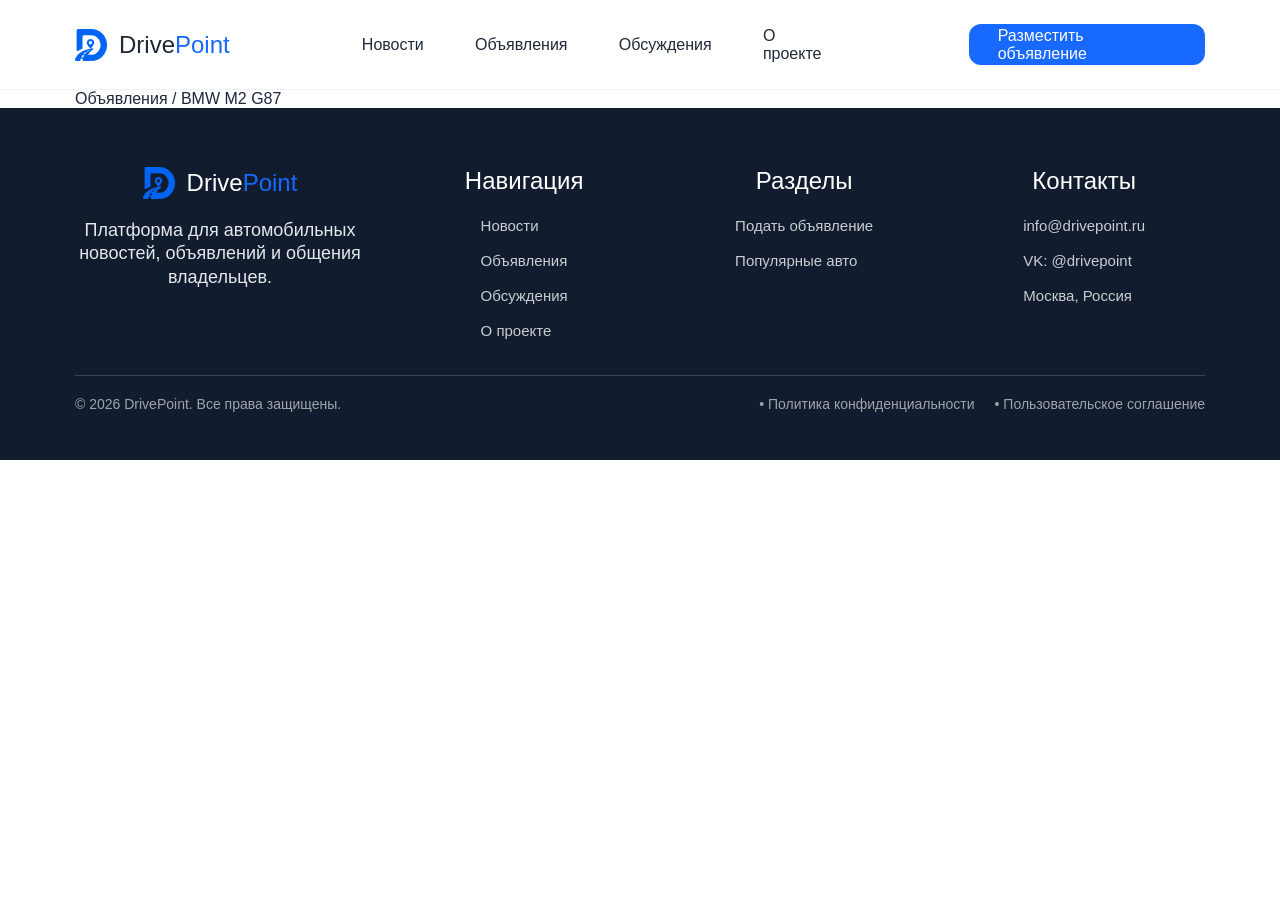
==== listing.html @ b29e138e "добавлена новая страница - страница объявления. На основной странице добавлена ссылка на эту страниц" ====
<!DOCTYPE html>
<html lang="ru">
    <head>
    <meta charset="UTF-8"/>
    <meta name="viewport" content="width=device-width, initial-scale=1.0"/>
    <title>BMW M2 G87, 2023 — DrivePoint</title>
    <link rel="stylesheet" href="styles/style.css"/>
    </head>
    <body>
    <header class="header">
        <div class="container header_container">
            <div class="logotype">
                <img src="images/logo.png" class="logo-image"/>
                <a href="index.html" class="logo">Drive<span>Point</span></a>
            </div>
            <nav class="nav">
                <ul class="nav_list">
                <li><a href="index.html#news">Новости</a></li>
                <li><a href="index.html#cars">Объявления</a></li>
                <li><a href="index.html#community">Обсуждения</a></li>
                <li><a href="index.html#about">О проекте</a></li>
                </ul>
            </nav>
            <div class="header_right">
                <a href="index.html#cta" class="button button-primary">Разместить объявление</a>
                <button class="burger" aria-label="Меню">
                    <span></span>
                    <span></span>
                    <span></span>
                </button>
            </div>
        </div>
    </header>

    <main>
        <div class="container">
            <nav class="breadcrumb">
                <a href="index.html#cars">Объявления</a>
                <span class="breadcrumb_sep">/</span>
                <span class="breadcrumb_current">BMW M2 G87</span>
            </nav>
        </div>
    </main>

    <footer class="footer" id="about">
        <div class="container">
            <div class="footer_top">
                <div class="footer_column footer_column-brand">
                    <div class="logotype-footer">
                        <img src="images/logo.png" alt="DrivePoint" class="logo-footer_image" />
                        <a href="index.html" class="logo-footer">Drive<span>Point</span></a>
                    </div>
                    <p class="footer_description">
                        Платформа для автомобильных новостей, объявлений и общения владельцев.
                    </p>
                </div>
                <div class="footer_column">
                    <h3>Навигация</h3>
                    <ul>
                        <li><a href="index.html#news">Новости</a></li>
                        <li><a href="index.html#cars">Объявления</a></li>
                        <li><a href="index.html#community">Обсуждения</a></li>
                        <li><a href="index.html#about">О проекте</a></li>
                    </ul>
                </div>
                <div class="footer_column">
                    <h3>Разделы</h3>
                    <ul>
                        <li><a href="index.html#cta">Подать объявление</a></li>
                        <li><a href="index.html#cars">Популярные авто</a></li>
                    </ul>
                </div>
                <div class="footer_column">
                    <h3>Контакты</h3>
                    <ul>
                        <li><a href="mailto:info@drivepoint.ru">info@drivepoint.ru</a></li>
                        <li><a href="#">VK: @drivepoint</a></li>
                        <li><span>Москва, Россия</span></li>
                    </ul>
                </div>
            </div>
            <div class="footer_bottom">
                <p>© 2026 DrivePoint. Все права защищены.</p>
                <div class="footer_links">
                    <a href="#"> • Политика конфиденциальности</a>
                    <a href="#"> • Пользовательское соглашение</a>
                </div>
            </div>
        </div>
    </footer>
    </body>
</html>
---- styles/style.css ----
@import url('https://fonts.googleapis.com/css2?family=Manrope:wght@200..800&display=swap');

:root {
  --container-main-width: 1920px;
  --container-main-padding: 75px;

  --color-primary: #1769ff;
  --color-primary-dark: #0f56d9;
  --color-text: #111827;
  --color-text-muted: #64748b;
  --color-border: #d9e3f0;
  --color-bg-soft: #f8fbff;
  --color-bg-accent: #eaf3ff;
  --color-white: #ffffff;
  --color-footer: #111c2e;

  --shadow-card: 4px 16px 50px rgba(0, 0, 0, 0.25);
  --shadow-soft: 0 10px 30px rgba(15, 23, 42, 0.08);

  --radius-lg: 24px;
  --radius-md: 18px;
  --radius-sm: 12px;
}

*, *::before, *::after {
  box-sizing: border-box;
}

html {
  scroll-behavior: smooth;
}

body {
  margin: 0;
  font-family: "Inter", sans-serif;
  color: #1e293b;
  background-color: #ffffff;
}

img {
  display: block;
  max-width: 100%;
}

a {
  color: inherit;
  text-decoration: none;
  font-weight: 300;
}

button,
input,
select,
textarea {
  font: inherit;
}

ul {
  margin: 0;
  padding: 0;
  list-style: none;
}

h1,
h2,
h3,
h4,
p {
  margin: 0;
}

.container {
  width: min(var(--container-main-width), calc(100% - (var(--container-main-padding) * 2)));
  margin: 0 auto;
}

.section {
  padding: 48px 0;
}

.header {
  border-bottom: 1px solid #eef2f7;
  background-color: #ffffff;
}

.header_container {
  min-height: 89px;
  display: flex;
  align-items: center;
  justify-content: space-between;
  gap: clamp(20px, 10vw, 386px);
}

.logotype {
  display: flex;
  align-items: center;
  gap: 12px;
}

.logo-image {
  width: 32px;
  height: 32px;
  object-fit: contain;
  display: block;
}

.logo {
  font-size: 24px;
  font-weight: 400;
  color: #1F2937;
}

.logo-footer {
  font-size: 24px !important;
  font-weight: 400 !important;
  color: #ffffff !important;
}

.nav_list {
  padding: 5px;
  display: flex;
  align-items: center;
  gap: clamp(12px, 4vw, 80px);
}

.nav_list a {
  font-size: 16px;
  font-weight: 300;
  color: #1F2937;
}

.button {
  display: inline-flex;
  align-items: center;
  justify-content: center;
  min-height: 41px;
  padding: 0 28px;
  border-radius: 12px;
  border: 1px solid transparent;
  font-size: 16px;
  font-weight: 500;
  transition: 0.2s ease;
}

.button-primary {
  color: #ffffff;
  background-color: var(--color-primary);
}

.button-primary:hover {
  background-color: var(--color-primary-dark);
}

.button-secondary {
  color: #334155;
  background-color: #ffffff;
  border-color: #cbd5e1;
}

.header_right {
  display: flex;
  align-items: center;
}

.burger {
  display: none;
}

.hero {
  background: radial-gradient(
        ellipse 84% 150% at 31% 69%,
        #dcebff 61%,
        #eef4ff 100%
    );

}
.hero .container {
  padding-left: 0px;
  padding-right: 52px;
  padding-top:75px;
  padding-bottom: 75px;
}

.hero_content {
  display: flex;
  justify-content: space-between;
  align-items: center;
}

.hero_left {
  max-width: 868px;
}

.hero_label,
.cta_label {
  margin-bottom: 14px;
  font-size: 18px;
  font-weight: 400;
  color: var(--color-primary);
}

.hero_title {
  margin-bottom: 32px;
  max-width: 865;
  font-size: clamp(28px, 5vw, 75px);
  line-height: 1.00;
  font-weight: 400;
  color: var(--color-text);
}

.hero_title span{
    display: block;
    color: var(--color-primary);
}

.logo span {
  color: var(--color-primary);
}

.hero_description {
  max-width: 865px;
  margin-bottom: 95px;
  font-size: 24px;
  line-height: 1.45;
  color: #475569;
  font-weight: 300;
}

.hero_actions {
  display: flex;
  gap: 52px;
}

.hero_right {
  position: relative;
  flex-shrink: 0;
  width: min(575px, 40vw);
  height: min(468px, 33vw);
  overflow: visible;
}

.hero_right .hero_actions {
    display: none;
}

.hero-card {
  position: relative;
  width: min(575px, 40vw);
  height: min(468px, 33vw);
  padding: 24px;
  border-radius: 28px;
  background-color: #CCE2FF;
  box-shadow: var(--shadow-card);
  overflow: visible;
}

.hero-card_meta {
  position: relative;
  z-index: 2;
  margin-bottom: 20px;
  font-size: 20px;
  font-weight: 300;
  line-height: 1.5;
  color: #4B5563;
}

.section-heading {
  display: flex;
  align-items: flex-start;
  justify-content: space-between;
  gap: 24px;
  margin-bottom: 32px;
}

.hero-card_image {
  position: absolute;
  left: -90px;
  bottom: -8px;
  width: 786px;
  max-width: none;
  z-index: 3;
  clip-path: inset(0 122px 0 0);
}


.section-heading h2 {
  margin-bottom: 14px;
  font-size: clamp(18px, 2.5vw, 36px);
  line-height: 1.2;
  font-weight: 500;
  color: var(--color-text);
}

.section-heading h2 span {
    color: var(--color-primary);
}


.section-heading p {
  max-width: 940px;
  font-size: clamp(13px, 1.5vw, 22px);
  line-height: 1.2;
  font-weight: 400;
  color: var(--color-text-muted);
}

.section-link {
  margin-top: 10px;
  flex-shrink: 0;
  font-size: clamp(12px, 1.2vw, 19px);
  font-weight: 400;
  color: var(--color-primary);
}

.news {
  padding-top: 30px;
}

.news-layout {
  display: grid;
  grid-template-columns: 1.15fr 0.95fr;
  gap: 30px;
  align-items: stretch;
}

.news-main-card {
  position: relative;
  background-color: #F8FAFC;
  border-radius: 24px;
  box-shadow: var(--shadow-card);
  overflow: hidden;
}

.news-side-card {
  position: relative;
  background-color: #F8FAFC;
  border-radius: 20px;
  box-shadow: var(--shadow-card);
  overflow: hidden;
}

.news-main-card::after {
  content: "";
  position: absolute;
  inset: 0;
  border: 1px solid #E5E7EB;
  border-radius: 24px;
  pointer-events: none;
}

.news-side-card::after {
  content: "";
  position: absolute;
  inset: 0;
  border: 1px solid #E5E7EB;
  border-radius: 20px;
  pointer-events: none;
}

.news-main-card_media {
  position: relative;
  overflow: hidden;
  border-radius: 24px 24px 0 0;
}

.news-side-card_media {
  position: relative;
  overflow: hidden;
  border-radius: 20px 0 0 20px;
}

.news-main-card_media::after {
  content: "";
  position: absolute;
  inset: 0;
  border: 4px solid #E5E7EB;
  border-radius: 24px 24px 0 0;
  pointer-events: none;
}

.news-side-card_media::after {
  content: "";
  position: absolute;
  inset: 0;
  border: 2px solid #E5E7EB;
  border-radius: 20px 0 0 20px;
  pointer-events: none;
}

.news-main-card_image {
  display: block;
  object-position: center 65%;
  width: 100%;
  height: 333px;
  object-fit: cover;
}

.news-main-card_content {
  padding: 25px;
}

.news-main-card_topline {
  display: flex;
  justify-content: space-between;
  align-items: center;
  gap: 16px;
  margin-bottom: 22px;
}

.news-main-card_tag {
  font-size: 17px;
  font-weight: 250;
  color: var(--color-primary);
}

.news-main-card_meta {
  font-size: 17px;
  font-weight: 300;
  color: #99A1AC;
}

.news-main-card_title {
  margin-bottom: 23px;
  font-size: clamp(20px, 2.8vw, 38px);
  line-height: 1.2;
  font-weight: 400;
  color: var(--color-text);
}

.news-main-card_text {
  max-width: 897px;
  font-size: clamp(13px, 1.5vw, 22px);
  line-height: 1.2;
  font-weight: 400;
  color: #4B5563;
}

.news-side-list {
  display: flex;
  flex-direction: column;
  gap: 27px;
}

.news-side-card {
  display: grid;
  grid-template-columns: minmax(120px, 210px) 1fr;
  min-height: clamp(120px, 14vw, 190px);
  overflow: hidden;
}

.news-side-card_image {
  width: 100%;
  height: 100%;
  object-fit: cover;
  display: block;
}

.news-side-card_content {
  padding: 15px clamp(12px, 2vw, 21px) 30px;
  display: flex;
  flex-direction: column;
  gap: 20px;
}

.news-side-card_meta {
  font-size: 17px;
  font-weight: 400;
  line-height: 1.2;
  color: #99A1AC;
}

.news-side-card_title {
  font-size: 26px;
  line-height: 1.2;
  font-weight: 400;
  color: var(--color-text);
}

.cars {
  background-color: #F8FAFC;
}

.cars-toolbar {
  display: flex;
  align-items: center;
  justify-content: space-between;
  gap: 32px;
  margin-bottom: 52px;
  padding: 5px;
  background-color: #ffffff;
  border-radius: 18px;
  border: 1px solid #E5E7EB;
  box-shadow: 0px 8px 26px rgba(0, 0, 0, 0.25);
}

.cars-toolbar_filters {
  display: flex;
  align-items: center;
  gap: 30px;
  flex-wrap: wrap;
}

.cars-filter {
  width: 200px;
  height: 45px;
  padding: 0 18px;
  border: 1px solid #CBD5E1;
  border-radius: 12px;
  background-color: #F8FAFC;
  font-size: 16px;
  font-weight: 350;
  color: #6B7280;
  outline: none;
  appearance: none;
  background-image: url("/Users/iaroslav.hludnev/project/project/images/filter.svg");
  background-repeat: no-repeat;
  background-position: right 16px center;
  background-size: 16px;
}

.cars-filter:focus {
  border-color: #1A73E8;
  color: var(--color-text);
}

.cars-search-button {
  width: 163px;
  height: 45px;
  border: none;
  border-radius: 12px;
  background-color: var(--color-primary);
  font-size: 20px;
  font-weight: 350;
  color: #ffffff;
  cursor: pointer;
}

.cars-search-button:hover {
  box-shadow: 0 14px 30px rgba(26, 115, 232, 0.28);
}

.cars-search-button:active {
  transform: translateY(1px);
}

.cars-grid {
  display: grid;
  grid-template-columns: repeat(5, minmax(0, 1fr));
  gap: clamp(12px, 2.5vw, 35px) clamp(16px, 3vw, 42px);
}

.car-card {
  position: relative;
  background-color: #ffffff;
  border-radius: 20px;
  overflow: hidden;
  box-shadow: var(--shadow-card);
}

.car-card::after {
  content: "";
  position: absolute;
  inset: 0;
  border: 1px solid #E5E7EB;
  border-radius: 20px;
  pointer-events: none;
}

.car-card_media {
  position: relative;
  overflow: hidden;
  border-radius: 20px 20px 5px 5px;
}

.car-card_media::after {
  content: "";
  position: absolute;
  inset: 0;
  border: 1px solid #E5E7EB;
  border-radius: 20px 20px 5px 5px;
  pointer-events: none;
}

.car-card_image {
  display: block;
  width: 100%;
  height: 210px;
  object-fit: cover;
}

.car-card_content {
  padding: 17px 10px 13px;
}

.car-card_title {
  margin-bottom: 12px;
  font-size: clamp(14px, 1.5vw, 24px);
  line-height: 1;
  font-weight: 400;
  color: var(--color-text);
}

.car-card_price {
  margin-bottom: 10px;
  font-size: clamp(15px, 1.6vw, 26px);
  line-height: 1;
  font-weight: 350;
  color: var(--color-primary);
}

.car-card_meta {
  font-size: clamp(11px, 1.1vw, 18px);
  line-height: 1;
  font-weight: 350;
  color: var(--color-text-muted);
}

.car-card_specs {
  margin-bottom: 10px;
  font-size: clamp(11px, 1.1vw, 18px);
  line-height: 1;
  font-weight: 350;
  color: #4B5563;
}

.community {
  background-color: white;
}

.community-layout {
  display: grid;
  grid-template-columns: 1.15fr 0.95fr;
  gap: 24px;
  align-items: stretch;
}

.community-featured-card {
  position: relative;
  background-color: #ffffff;
  border-radius: 24px;
  overflow: hidden;
  box-shadow: var(--shadow-card);
}

.community-side-card {
  position: relative;
  background-color: #ffffff;
  border-radius: 20px;
  overflow: hidden;
  box-shadow: var(--shadow-card);
}

.community-featured-card::after {
  content: "";
  position: absolute;
  inset: 0;
  border: 1px solid #E5E7EB;
  border-radius: 24px;
  pointer-events: none;
}

.community-side-card::after {
  content: "";
  position: absolute;
  inset: 0;
  border: 1px solid #E5E7EB;
  border-radius: 20px;
  pointer-events: none;
}

.community-featured-card {
  display: grid;
  grid-template-columns: minmax(0, 1fr) min(464px, 35vw);
  gap: 30px;
  min-height: clamp(260px, 28vw, 400px);
  padding: clamp(16px, 2vw, 29px) clamp(16px, 2vw, 25px);
}

.community-featured-card_content {
  display: flex;
  flex-direction: column;
  min-width: 0;
}

.community-author {
  display: flex;
  align-items: flex-start;
  gap: 12px;
  min-width: 0;
}

.community-author_avatar {
  width: 48px;
  height: 48px;
  flex-shrink: 0;
  overflow: hidden;
}

.community-author_avatar-l {
  width: 61px;
  height: 61px;
  flex-shrink: 0;
  overflow: hidden;
}

.community-author_avatar img {
  display: block;
  width: 48px;
  height: 48px;
  object-fit: cover;
}

.community-author_avatar-l img {
  display: block;
  width: 61px;
  height: 61px;
  object-fit: cover;
}

.community-author_info {
  display: flex;
  flex-direction: column;
  justify-content: center;
}

.community-author_name {
  margin-bottom: 4px;
  font-size: 16px;
  line-height: 1.2;
  font-weight: 400;
  color: var(--color-text);
}

.community-author_meta {
  font-size: 14px;
  line-height: 1.2;
  font-weight: 300;
  color: var(--color-text-muted);
}

.community-featured-card_title {
  max-width: 415px;
  margin-top: 21px;
  margin-bottom: 43px;
  font-size: 28px;
  line-height: 1.2;
  font-weight: 400;
  color: var(--color-text);
}

.community-featured-card_text {
  max-width: 415px;
  font-size: 16px;
  line-height: 1.4;
  font-weight: 400;
  color: var(--color-text-muted);
}

.community-featured-card_stats {
  display: flex;
  align-items: flex-end;
  gap: 47px;
  margin-top: auto;
  padding-top: 63px;
}

.community-stat {
  display: flex;
  flex-direction: column;
  align-items: center;
  gap: 5px;
  color: var(--color-text-muted);
}

.community-stat_icon {
  display: block;
  width: 20px;
  height: 18px;
  object-fit: contain;
  flex-shrink: 0;
}

.community-stat_value {
  font-size: 10px;
  line-height: 1.4;
  font-weight: 300;
  color: var(--color-text-muted);
}

.community-featured-card_media {
  position: relative;
  align-self: center;
  overflow: hidden;
  border-radius: 18px;
  box-shadow: var(--shadow-card);
}

.community-featured-card_media::after {
  content: "";
  position: absolute;
  inset: 0;
  border: 2px solid #E5E7EB;
  border-radius: 18px;
  pointer-events: none;
}

.community-featured-card_image {
  display: block;
  width: 100%;
  height: 307px;
  object-fit: cover;
}

.community-side-list {
  display: flex;
  flex-direction: column;
  gap: 36px;
}

.community-side-card {
  display: flex;
  flex-direction: column;
  justify-content: center;
  min-height: 109px;
  padding: 24px 17px 16px 24px;
}

.community-side-card_main {
  display: flex;
  align-items: center;
  min-height: 61px;
}

.community-side-card .community-author {
  display: flex;
  align-items: center;
  gap: 20px;
  width: 100%;
}

.community-side-card .community-author_avatar {
  width: 61px;
  height: 61px;
  flex-shrink: 0;
}

.community-side-card .community-author_info {
  display: flex;
  flex-direction: column;
  justify-content: center;
  min-height: 61px;
}

.community-side-card .community-author_name {
  margin-bottom: 4px;
  font-size: 22px;
}

.community-side-card_title {
  max-width: 478px;
  font-size: 18px;
  line-height: 1.4;
  font-weight: 300;
  color: var(--color-text-muted);
}

.community-side-card_meta {
  align-self: flex-end;
  font-size: 14px;
  line-height: 1.4;
  font-weight: 300;
  color: var(--color-text-muted);
}

.cta {
  background-color: #F8FAFC;
}

.cta_wrapper {
  display: flex;
  justify-content: space-between;
  gap: 48px;
  padding: 36px 82px 36px 36px;
  border-radius: 28px;
  background-color: #EAF2FF;
  box-shadow: var(--shadow-card);
}

.cta_left {
  display: flex;
  flex-direction: column;
  max-width: 850px;
  padding-top: 8px;
}

.cta_label {
  margin-bottom: 10px;
  font-size: 20px;
  line-height: 1.2;
  font-weight: 500;
  color: var(--color-primary);
}

.cta_title {
  margin-bottom: 42px;
  font-size: clamp(28px, 5vw, 75px);
  line-height: 1.2;
  font-weight: 500;
  color: var(--color-text);
}

.cta_title span {
  display: block;
  margin-top: 8px;
  color: var(--color-primary);
}

.cta_description {
  max-width: 850px;
  margin-bottom: 87px;
  font-size: clamp(14px, 1.8vw, 24px);
  line-height: 1.20;
  font-weight: 400;
  color: #4B5563;
}

.cta_benefits {
  width: 100%;
  max-width: 440px;
  margin-left: clamp(0px, 12vw, 225px);
  padding: 31px 24px;
  border-radius: 20px;
  background-color: #ffffff;
  box-shadow: var(--shadow-card);
}

.cta_benefits-list {
  display: flex;
  flex-direction: column;
  gap: 35px;
  margin: 0;
  color: var(--color-primary);
}

.cta_benefits-list li {
  font-size: 20px;
  line-height: 1.20;
  font-weight: 500;
  color: var(--color-primary);
}

.cta_right {
  width: 100%;
  max-width: 571px;
  flex-shrink: 0;
}

.form-card {
  min-height: 100%;
  padding: 18px clamp(16px, 3.5vw, 55px);
  border-radius: 24px;
  background-color: #ffffff;
  box-shadow: var(--shadow-card);
}

.form-card_title {
  margin-bottom: 52px;
  text-align: center;
  font-size: 32px;
  line-height: 1.2;
  font-weight: 500;
  color: var(--color-primary);
}

.form-section {
  margin: 0 0 43px;
  padding: 18px 17px;
  border: 1px solid #9CA3AF;
  border-radius: 12px;
}

.form-section legend {
  padding: 0 6px;
  font-size: 14px;
  line-height: 1.2;
  font-weight: 200;
  color: #9CA3AF;
}

.form-fields {
  display: grid;
  gap: 20px;
}

.form-fields-single {
  grid-template-columns: 1fr;
}

.form-fields-grid {
  grid-template-columns: repeat(2, minmax(0, 1fr));
}

.form-card input {
  width: 100%;
  height: 40px;
  padding: 0 13px;
  border: 1px solid #CBD5E1;
  border-radius: 12px;
  background-color: #F8FAFC;
  font-size: 16px;
  line-height: 1.2;
  font-weight: 200;
  color: var(--color-text);
  outline: none;
  transition: border-color 180ms ease, box-shadow 180ms ease;
}

.form-card input::placeholder {
  color: #A0A8B6;
}

.form-card input:focus {
  border-color: #8BB7FF;
  box-shadow: 0 0 0 3px rgba(26, 115, 232, 0.10);
}

.form-checkbox {
  display: flex;
  align-items: center;
  gap: 18px;
  margin-bottom: 21px;
  font-size: 14px;
  line-height: 1.2;
  font-weight: 300;
  color: #9CA3AF;
  cursor: pointer;
}

.form-checkbox input {
  width: 14px;
  height: 14px;
  margin: 0;
  flex-shrink: 0;
}

.form-submit {
  display: block;
  min-width: 194px;
  height: 45px;
  margin: 0 auto;
  padding: 0 12px;
  border: none;
  border-radius: 12px;
  background-color: var(--color-primary);
  font-size: 20px;
  line-height: 1.2;
  font-weight: 300;
  color: #ffffff;
  cursor: pointer;
  transition: transform 180ms ease, box-shadow 180ms ease, background-color 180ms ease;
}

.form-submit:hover {
  box-shadow: 0 12px 24px rgba(26, 115, 232, 0.24);
}

.form-submit:active {
  transform: translateY(1px);
}

.footer {
  padding: 59px 0 48px;
  background-color: var(--color-footer);
  color: #ffffff;
}

.logo-footer span {
  font-size: 24px !important;
  font-weight: 400 !important;
  color: var(--color-primary) !important;
}

.footer_top {
  display: grid;
  grid-template-columns: 1.2fr 1fr 1fr 1fr;
  gap: clamp(16px, 3vw, 48px);
  padding-bottom: 34px;
  border-bottom: 1px solid rgba(255, 255, 255, 0.18);
}

.footer_description {
  margin-top: 20px;
  text-align: center;
  max-width: 385px;
  font-size: 18px !important;
  line-height: 1.3;
  color: #E5E7EB;
  font-weight: 200 !important;
}

.footer_column {
  display: flex;
  flex-direction: column;
  align-items: center;
}

.footer_column-brand {
  align-items: center;
}

.footer_column h3 {
  margin-bottom: 20px;
  font-size: 24px;
  font-weight: 400;
}

.logotype-footer {
  display: flex;
  align-items: center;
  gap: 12px;
}

.footer_column ul {
  display: flex;
  flex-direction: column;
  gap: 14px;
  font-weight: 200;
  font-size: 18px;
}

.footer_column a,
.footer_column span {
  font-size: 15px;
  color: rgba(255, 255, 255, 0.78);
}

.footer_bottom {
  padding-top: 20px;
  display: flex;
  align-items: center;
  justify-content: space-between;
  gap: 24px;
}

.footer_bottom p,
.footer_links a {
  font-size: 14px;
  color: rgba(255, 255, 255, 0.6);
  font-weight: 200;
}

.footer_links {
  display: flex;
  gap: 20px;
}

@media (max-width: 1024px) {
  :root {
    --container-main-padding: 45px;
  }

  .container {
    width: min(var(--container-main-width), calc(100% - 96px));
  }

  .header_container {
    min-height: 89px;
    gap: clamp(10px, 5vw, 105px);
  }

  .logo-image {
    width: 22px;
    height: 22px;
  }

  .logo {
    font-size: 18px;
  }

  .nav_list {
    gap: 46px;
    padding: 5px;

  }

  .nav_list a {
    font-size: 12px;
  }

  .header .button {
    min-height: 33px;
    padding: 0 24px;
    font-size: 12px;
    border-radius: 12px;
  }

  .hero .container {
    padding-top: 53px;
    padding-bottom: 66px;
    padding-right: 0;
    padding-left: 0;
    background: radial-gradient(
        ellipse 84% 150% at 31% 69%,
        #dcebff 61%,
        #eef4ff 100%
    );
  }

  .hero_content {
    align-items: center;
    gap: 52px;
  }

  .hero_left {
    max-width: 500px;
  }

  .hero_label {
    margin-bottom: 10px;
    font-size: 14px;
    line-height: 1.2;
  }

  .hero_title {
    display: block;
    max-width: 500px;
    margin-bottom: 30px;
    font-size: clamp(24px, 4.5vw, 50px);
    line-height: 1.00;
  }

  .hero_description {
    max-width: 400px;
    margin-bottom: 30px;
    font-size: 18px;
    line-height: 1.20;
  }

  .hero_actions {
    gap: 40px;
  }

  .hero_actions-desktop {
        gap: 40px;
    }

  .hero_actions .button {
    min-width: 184px;
    min-height: 35px;
    padding: 12px 13px;
    font-size: 12px;
    border-radius: 12px;
  }

  .hero_right {
    width: min(368px, 38vw);
    height: min(299px, 31vw);
  }

  .hero-card {
    width: min(368px, 38vw);
    height: min(299px, 31vw);
    padding: 17px 0 0 21px;
    border-radius: 28px;
  }

  .hero-card_meta {
    margin-bottom: 12px;
    font-size: 13px;
    line-height: 1.20;
  }

  .hero-card_image {
    position: absolute;
    left: -51px;
    bottom: -2px;
    width: 451px;
    clip-path: inset(0 32px 0 0);
  }

  .news {
    padding-top: 30px;
  }

  .section-heading {
    align-items: flex-start;
    justify-content: space-between;
    gap: 15px;
    margin-bottom: 35px;
  }

  .section-heading h2 {
    margin-bottom: 15px;
    font-size: 28px;
    line-height: 1.20;
  }

  .section-heading p {
    max-width: 680px;
    font-size: 16px;
    line-height: 1.20;
  }

  .section-link {
    margin-top: 20px;
    font-size: 12px;
    line-height: 1.2;
    white-space: nowrap;
  }

  .news-layout {
    display: flex;
    flex-direction: column;
    gap: 35px;
  }

  .news-main-card {
    border-radius: 17px;
    overflow: hidden;
  }

  .news-main-card::after {
    border-radius: 17px;
  }

  .news-main-card_media {
    border-radius: 17px 17px 0 0;
  }

  .news-main-card_media::after {
    border-width: 4px;
    border-radius: 17px 17px 0 0;
  }

  .news-main-card_image {
    object-position: center 65%;
    width: 100%;
    height: 325px;
    object-fit: cover;
  }

  .news-main-card_content {
    padding: 25px 25px 53px 25px;
  }

  .news-main-card_topline {
    margin-bottom: 32px;
  }

  .news-main-card_tag,
  .news-main-card_meta {
    font-size: 14px;
    line-height: 1.2;
  }

  .news-main-card_title {
    margin-bottom: 23px;
    font-size: 32px;
    line-height: 1.20;
  }

  .news-main-card_text {
    max-width: 100%;
    font-size: 18px;
    line-height: 1.2;
  }

  .news-side-list {
    gap: 30px;
  }

  .news-side-card {
    display: grid;
    grid-template-columns: 220px 1fr;
    min-height: 145px;
    height: 145px;
    border-radius: 15px;
    overflow: hidden;
  }

  .news-side-card::after {
    border-radius: 15px;
  }

  .news-side-card_media {
    border-radius: 15px 0 0 15px;
  }

  .news-side-card_media::after {
    border-width: 1px;
    border-radius: 15px 0 0 15px;
  }

  .news-side-card_image {
    width: 100%;
    height: 145px;
    object-fit: cover;
    display: block;
  }

  .news-side-card_content {
    padding-top: 15px;
    padding-left: 47px;
    padding-right: 47px;
    gap: 30px;
    justify-content: center;
  }

  .news-side-card_meta {
    font-size: 14px;
    line-height: 1.2;
  }

  .news-side-card_title {
    font-size: 22px;
    line-height: 1.2;
  }

  .cars {
    padding-top: 40px;
    padding-bottom: 40px;
  }

  .cars-toolbar {
    display: flex;
    align-items: center;
    justify-content: space-between;
    gap: 20px;
    margin-bottom: 56px;
    padding: 5px;
    border-radius: 10px;
  }

  .cars-toolbar_filters {
    display: grid;
    grid-template-columns: repeat(4, minmax(0, 1fr));
    gap: 20px;
    flex: 1;
  }

  .cars-filter {
    width: 100%;
    min-width: 0;
    height: 36px;
    padding: 0 10px;
    border-radius: 8px;
    font-size: 12px;
    background-position: right 14px center;
    background-size: 14px;
  }

  .cars-search-button {
    width: 140px;
    min-width: 140px;
    height: 36px;
    border-radius: 8px;
    font-size: 16px;
  }

  .cars-grid {
    display: grid;
    grid-template-columns: repeat(3, minmax(0, 1fr));
    gap: 50px 80px;
  }

  .car-card {
    border-radius: 20px;
  }

  .car-card::after {
    border-radius: 20px;
  }

  .car-card_media {
    border-radius: 20px 20px 5px 5px;
  }

  .car-card_media::after {
    border-radius: 20px 20px 5px 5px;
  }

  .car-card_image {
    width: 100%;
    height: 165px;
    object-fit: cover;
  }

  .car-card_content {
    padding: 8px 11px 8px;
  }

  .car-card_title {
    margin-bottom: 12px;
    font-size: 18px;
    line-height: 1;
  }

  .car-card_price {
    margin-bottom: 12px;
    font-size: 22px;
    line-height: 1;
  }

  .car-card_specs {
    margin-bottom: 12px;
    font-size: 14px;
    line-height: 1;
  }

  .car-card_meta {
    font-size: 14px;
    line-height: 1;
  }

  .community {
    padding-top: 41px;
    padding-bottom: 49px;
  }

  .community-layout {
    display: flex;
    flex-direction: column;
    gap: 30px;
  }

  .community-featured-card {
    display: grid;
    grid-template-columns: minmax(0, 1fr) 467px;
    gap: 22px;
    min-height: 333px;
    padding: 16px 25px;
    border-radius: 18px;
  }

  .community-featured-card::after {
    border-radius: 18px;
  }

  .community-featured-card_content {
    min-width: 0;
  }

  .community-author {
    gap: 18px;
  }

  .community-author_avatar {
    width: 40px;
    height: 40px;
  }

  .community-author_avatar img {
    width: 40px;
    height: 40px;
  }

  .community-author_name {
    margin-bottom: 7px;
    font-size: 15px;
    line-height: 1;
  }

  .community-author_meta {
    font-size: 12px;
    line-height: 1;
  }

  .community-featured-card_title {
    max-width: 420px;
    margin-top: 19px;
    margin-bottom: 20px;
    font-size: 24px;
    line-height: 1;
  }

  .community-featured-card_text {
    max-width: 439px;
    font-size: 16px;
    line-height: 1;
  }

  .community-featured-card_stats {
    gap: 46px;
    padding-top: 84px;
    margin-left: 16px;
  }

  .community-stat_icon {
    width: 19.62px;
    height: 18.01px;
  }

  .community-stat_value {
    font-size: 10px;
    line-height: 1;
  }

  .community-featured-card_media {
    width: 378px;
    height: 283px;
    overflow: hidden;
    justify-self: end;
    border-radius: 18px;
  }

  .community-featured-card_media::after {
    border-width: 2px;
    border-radius: 18px;
  }

  .community-featured-card_image {
    display: block;
    width: 100%;
    height: 283px;
    object-fit: cover;
  }

  .community-side-list {
    display: flex;
    flex-direction: column;
    gap: 30px;
  }

  .community-side-card {
    min-height: 85px;
    padding: 16px 19px;
    border-radius: 14px;
  }

  .community-side-card::after {
    border-radius: 14px;
  }

  .community-side-card_main {
    min-height: auto;
    align-items: center;
  }

  .community-side-card .community-author {
    gap: 16px;
  }

  .community-side-card .community-author_avatar-l {
    width: 48px;
    height: 48px;
  }

  .community-side-card .community-author_avatar-l img {
    width: 48px;
    height: 48px;
  }

  .community-side-card .community-author_name {
    margin-bottom: 9px;
    font-size: 18px;
    line-height: 1;
  }

  .community-side-card_title {
    max-width: 560px;
    font-size: 14px;
    line-height: 1;
  }

  .community-side-card_meta {
    align-self: flex-end;
    font-size: 10px;
    line-height: 1;
    white-space: nowrap;
  }

  .cta {
    padding-top: 31px;
    padding-bottom: 87px;
  }

  .cta_wrapper {
    padding: 24px 25px 40px;
    border-radius: 18px;
    display: flex;
    flex-direction: column;
    align-items: center;
  }

  .cta_left {
    margin-bottom: 56px;
  }

  .cta_label {
    margin-bottom: 30px;
    font-size: 16px;
    line-height: 1;
  }

  .cta_title {
    max-width: 618px;
    margin: 0 auto 25px;
    font-size: 55px;
    line-height: 1.2;
    text-align: center;
  }

  .cta_title span {
    display: block;
  }

  .cta_description {
    max-width: 884px;
    margin: 0 auto 25px;
    font-size: 20px;
    line-height: 1.20;
    text-align: center;
  }

  .cta_benefits {
    display: flex;
    justify-content: center;
    width: 100%;
    max-width: 824px;
    margin: 0 auto;
    padding: 13px 19px;
    border-radius: 8px;
  }

  .cta_benefits .cta_benefits-list {
    display: inline-flex !important;
    flex-direction: row !important;
    flex-wrap: nowrap !important;
    align-items: center;
    justify-content: center;
    gap: 10px;
    margin: 0;
    padding: 0;
    list-style: none;
    white-space: nowrap;
    width: auto;
    max-width: 100%;
  }

  .cta_benefits .cta_benefits-list li {
    display: inline-block;
    flex: 0 0 auto;
    margin: 0;
    padding: 0;
    font-size: 14px;
    line-height: 1;
  }

  .cta_right {
    display: flex;
    justify-content: center;
  }

  .form-card {
    width: 100%;
    max-width: 571px;
    padding: 20px 55px 20px;
    border-radius: 16px;
  }

  .form-card_title {
    margin-bottom: 50px;
    font-size: 26px;
    line-height: 1;
    text-align: center;
  }

  .form-section {
    margin-bottom: 38px;
    padding: 18px 18px 17px;
    border-radius: 12px;
  }

  .form-section legend {
    padding: 0 6px;
    font-size: 14px;
    line-height: 1;
  }

  .form-fields {
    gap: 20px;
  }

  .form-fields input {
    height: 40px;
    padding: 0 14px;
    border-radius: 10px;
    font-size: 14px;
    line-height: 1;
  }

  .form-fields-grid {
    display: grid;
    grid-template-columns: repeat(2, minmax(0, 1fr));
    gap: 20px 30px;
  }

  .form-checkbox {
    margin: 12px 17px 23px;
    font-size: 12px;
    line-height: 1;
  }

  .form-checkbox input {
    width: 14px;
    height: 14px;
  }

  .form-submit {
    min-width: 174px;
    height: 40px;
    padding: 0 19px;
    border-radius: 12px;
    font-size: 16px;
    line-height: 1;
  }

  .footer {
    padding: 35px 0;
  }

  .footer_top {
    grid-template-columns: repeat(4, minmax(0, 1fr));
    gap: 10px;
    padding-bottom: 47px;
  }

  .footer_column-brand {
    max-width: 100%;
  }

  .logo-footer {
    font-size: 18px !important;
  }

  .logo-footer span {
    font-size: 18px !important;
  }

  .logo-footer_image {
    width: 22px;
    height: 22px;
  }

  .footer_description {
    max-width: 249px;
    font-size: 14px !important;
  }

  .footer_column h3 {
    margin-bottom: 20px;
    font-size: 18px;
  }

  .footer_column a,
  .footer_column span {
    font-size: 14px;
  }

  .footer_bottom {
    align-items: flex-start;
    gap: 19px;
    padding-top: 19px;
  }

  .footer_bottom p,
  .footer_links a {
    font-size: 12px;
  }

  .footer_links {
    gap: 5px;
  }
}

@media (max-width: 320px) {
  :root {
    --container-main-padding: 15px;
  }

  .container {
    width: min(var(--container-main-width), calc(100% - 30px));
  }

  .hero_right .hero_actions {
    display: flex;
  }

  .header_container {
    min-height: 31px;
  }

  .logotype {
    gap: 12px;
  }

  .logo-image {
    width: 11px;
    height: 11px;
  }

  .logo {
    font-size: 8px;
  }

  .nav {
    display: none;
  }

  .header_right {
    gap: 17px;
  }

  .header .button-primary {
    min-height: unset;
    padding: 3px 7px;
    font-size: 5px;
    border-radius: 4px;
    line-height: 1.2;
    white-space: nowrap;
  }

  .burger {
    display: flex;
    flex-direction: column;
    justify-content: space-between;
    width: 12.5px;
    height: 7px;
    padding: 0;
    border: none;
    background: transparent;
    cursor: pointer;
    flex-shrink: 0;
  }

  .burger span {
    display: block;
    width: 100%;
    height: 1px;
    background-color: #1769ff;
    border-radius: 2px;
  }

  .hero .container {
    padding-top: 20px;
    padding-bottom: 32px;
    padding-right: 0;
    padding-left: 0;
  }

  .hero_content {
    flex-direction: column;
    align-items: flex-start;
    gap: 0;
  }

  .hero_left {
    max-width: 275px;
    width: 100%;
  }

  .hero_label {
    font-size: 6px;
    margin-bottom: 4px;
  }

  .hero_title {
    font-size: 24px;
    line-height: 1;
    margin-bottom: 12px;
    max-width: 275px;
  }

  .hero_description {
    font-size: 8px;
    line-height: 1.2;
    margin-bottom: 0;
    max-width: 100%;
  }

  .hero_left .hero_actions {
    display: none;
  }

  .hero_right {
    order: 2;
    display: flex;
    flex-direction: row;
    align-items: flex-end;
    justify-content: space-between;
    width: 100%;
    height: auto;
    min-height: 110px;
    margin-top: 20px;
    overflow: visible;
    position: static;
  }

  .hero-card {
    position: relative;
    width: 176px;
    height: 98px;
    padding: 4px 0 0 5px;
    border-radius: 4px;
    background-color: #cce2ff;
    overflow: visible;
    flex-shrink: 0;
  }

  .hero-card_meta {
    font-size: 4px;
    line-height: 1.2;
    margin-bottom: 3px;
    position: relative;
    z-index: 2;
  }

  .hero-card_image {
    position: absolute;
    left: 2px;
    bottom: 0;
    width: 197px;
    clip-path: inset(0 0 0 0);
    z-index: 3;
    transform: scaleX(-1);
  }

  .hero_right .hero_actions {
    display: flex;
    flex-direction: column;
    gap: 15px;
    padding-right: 15px;
    padding-bottom: 24px;
    align-self: flex-end;
    flex-shrink: 0;
  }

  .hero_right .hero_actions .button {
    display: flex;
    min-width: 69px;
    min-height: 18px;
    font-size: 5px;
    padding: 7px 8px;
    border-radius: 4px;
    line-height: 1;
    white-space: nowrap;
  }

  .news {
    padding-top: 18px;
    padding-bottom: 29px;
  }

  .section-heading {
    flex-direction: row;
    align-items: flex-start;
    margin-bottom: 17px;
  }

  .section-heading h2 {
    font-size: 14px;
    margin-bottom: 8px;
    line-height: 1;
  }

  .section-heading p {
    font-size: 8px;
    line-height: 1.4;
    max-width: 175px;
  }

  .section-link {
    font-size: 6px;
    margin-top: 10px;
    flex-shrink: 0;
  }

  .news-layout {
    flex-direction: column;
    gap: 20px;
  }

  .news-main-card {
    border-radius: 8px;
  }

  .news-main-card::after {
    border-radius: 8px;
  }

  .news-main-card_media {
    border-radius: 9px 9px 0 0;
  }

  .news-main-card_media::after {
    border-width: 1px;
    border-radius: 9px 9px 0 0;
  }

  .news-main-card_image {
    width: 100%;
    height: 190px;
    object-fit: cover;
  }

  .news-main-card_content {
    padding: 15px 13px;
  }

  .news-main-card_topline {
    margin-bottom: 15px;
    flex-wrap: wrap;
  }

  .news-main-card_tag{
    font-size: 8px;
  }
  .news-main-card_meta {
    font-size: 6px;
  }

  .news-main-card_title {
    font-size: 16px;
    line-height: 1.2;
    margin-bottom: 20px;
  }

  .news-main-card_text {
    font-size: 10px;
    line-height: 1.2;
  }

  .news-side-list {
    gap: 20px;
  }

  .news-side-card {
    grid-template-columns: 70px 1fr;
    min-height: 70px;
    height: 70px;
    border-radius: 8px;
  }

  .news-side-card::after {
    border-radius: 8px;
  }

  .news-side-card_media {
    border-radius: 8px 0 0 8px;
  }

  .news-side-card_media::after {
    border-radius: 8px 0 0 8px;
  }

  .news-side-card_image {
    height: 70px;
    object-fit: cover;
  }

  .news-side-card_content {
    padding: 9px 10px;
    gap: 13px;
    justify-content: center;
  }

  .news-side-card_meta {
    font-size: 6px;
    line-height: 1.2;
  }

  .news-side-card_title {
    font-size: 10px;
    line-height: 1.2;
  }

  .cars {
    padding-top: 23px;
    padding-bottom: 29px;
  }

  .cars-toolbar {
    flex-direction: row;
    gap: 10px;
    padding: 5px;
    border-radius: 8px;
    margin-bottom: 13px;
    align-items: stretch;
  }

  .cars-toolbar_filters {
    grid-template-columns: repeat(2, 1fr);
    gap: 8px;
  }

  .cars-filter {
    width: 98px;
    height: 22px;
    font-size: 8px;
    border-radius: 6px;
    padding: 0 10px;
    background-position: right 10px center;
    background-size: 10px;
  }

  .cars-search-button {
    min-width: 60px;
    width: 60px;
    height: 22px;
    border-radius: 5px;
    font-size: 8px;
  }
  .cars-grid {
    grid-template-columns: repeat(2, 1fr);
    gap: 20px;
  }
  .car-card {
    border-radius: 6px;
  }

  .car-card::after {
    border-radius: 6px;
  }

  .car-card_media {
    border-radius: 6px 6px 2px 2px;
  }

  .car-card_media::after {
    border-radius: 6px 6px 2px 2px;
  }

  .car-card_image {
    width: 100%;
    height: 86px;
    object-fit: cover;
  }

  .car-card_content {
    padding-top: 5px;
    padding-left: 7px;
    padding-right: 8px;
    padding-bottom: 5px;
  }

  .car-card_title {
    font-size: 10px;
    line-height: 1.2;
    margin-bottom: 6px;
  }

  .car-card_price {
    font-size: 12px;
    line-height: 1;
    margin-bottom: 6px;
  }

  .car-card_specs {
    font-size: 8px;
    line-height: 1;
    margin-bottom: 6px;
  }

  .car-card_meta {
    font-size: 8px;
    line-height: 1;
  }

  .community {
    padding-top: 20px;
    padding-bottom: 31px;
  }

  .community-layout {
    flex-direction: column;
    gap: 20px;
  }

  .community-featured-card {
    display: flex;
    flex-direction: column;
    grid-template-columns: unset;
    min-height: unset;
    padding: 0;
    border-radius: 8px;
    gap: 0;
  }

  .community-featured-card::after {
    border-radius: 8px;
  }

  .community-featured-card_media {
    width: 100%;
    height: 185px;
    border-radius: 8px 8px 8px 8px;
    order: -1;
  }

  .community-featured-card_media::after {
    border-radius: 8px 8px 8px 8px;
  }

  .community-featured-card_image {
    width: 100%;
    height: 185px;
    object-fit: cover;
  }

  .community-featured-card_content {
    min-width: unset;
    padding: 15px;
  }

  .community-author {
    gap: 10px;
  }

  .community-author_avatar {
    width: 26px;
    height: 26px;
  }

  .community-author_avatar img {
    width: 26px;
    height: 26px;
  }

  .community-author_name {
    font-size: 10px;
    margin-bottom: 6px;
  }

  .community-author_meta {
    font-size: 8px;
  }

  .community-featured-card_title {
    font-size: 16px;
    line-height: 1.2;
    margin-top: 11px;
    margin-bottom: 20px;
    max-width: 100%;
  }

  .community-featured-card_text {
    font-size: 12px;
    line-height: 1.4;
    max-width: 100%;
  }

  .community-featured-card_stats {
    padding-top: 21px;
    gap: 14px;
    margin-left: 0;
  }

  .community-stat_value {
    font-size: 12px;
  }

  .community-side-list {
    gap: 20px;
  }

  .community-side-card {
    min-height: 55px;
    padding: 0px 15px 11px 6px;
    border-radius: 12px;
  }

  .community-side-card::after {
    border-radius: 6px;
  }

  .community-side-card_main {
    min-height: unset;
    margin-top: -9px;
  }

  .community-side-card .community-author {
    gap: 6px; 
  }

  .community-side-card .community-author_avatar-l {
    width: 30px;
    height: 30px;
  }

  .community-side-card .community-author_avatar-l img {
    width: 30px;
    height: 30px;
  }

  .community-side-card .community-author_name {
    font-size: 14px;
    margin-bottom: 4px;
  }

  .community-side-card_title {
    font-size: 10px;
    line-height: 1.4;
    max-width: 100%;
  }

  .community-side-card_meta {
    font-size: 6px;
    order: -1;
    margin-top: 11px;
  }

  .cta {
    padding-top: 31px;
    padding-bottom: 31px;
  }

  .cta_wrapper {
    flex-direction: column;
    padding: 14px 15px;
    border-radius: 18px;
    gap: 20px;
  }

  .cta_left {
    max-width: 100%;
    padding-top: 0;
    margin-bottom: 0;
  }

  .cta_label {
    font-size: 8px;
    margin-bottom: 23px;
  }

  .cta_title {
    font-size: 24px;
    line-height: 1.2;
    margin-bottom: 17px;
    text-align: center;
  }

  .cta_title span {
    display: inline;
    margin-top: 0;
  }

  .cta_description {
    font-size: 12px;
    line-height: 1.2;
    margin-bottom: 17px;
    text-align: center;
  }

  .cta_benefits {
    max-width: 100%;
    margin: 0;
    padding: 7px 51px;
    border-radius: 8px;
  }

  .cta_benefits .cta_benefits-list {
    flex-direction: column !important;
    gap: 8px;
    white-space: normal;
  }

  .cta_benefits .cta_benefits-list li {
    font-size: 8px;
    line-height: 1.2;
  }

  .cta_right {
    max-width: 100%;
    width: 100%;
  }

  .form-card {
    padding: 19px 14px;
    border-radius: 14px;
  }

  .form-card_title {
    font-size: 14px;
    margin-bottom: 27px;
  }

  .form-section {
    margin-bottom: 22px;
    padding: 19px 10px 11px 10px;
    border-radius: 8px;
  }

  .form-section legend {
    font-size: 8px;
  }

  .form-fields {
    gap: 15px;
  }

  .form-fields-single {
    grid-template-columns: 1fr;
  }

  .form-fields-grid {
    grid-template-columns: repeat(2, 1fr);
    gap: 15px;
  }

  .form-card input {
    height: 25px;
    font-size: 9px;
    border-radius: 4px;
  }

  .form-checkbox {
    font-size: 8px;
    gap: 4px;
    margin: 22px 0 22px 36px;
  }

  .form-checkbox input {
    width: 12px;
    height: 12px;
  }

  .form-submit {
    min-width: 140px;
    height: 30px;
    font-size: 12px;
    border-radius: 6px;
    padding: 0 19px;
  }

  .footer {
    padding: 21px 0 27px;
  }

  .footer_top {
    display: grid;
    grid-template-columns: 1fr 1fr 1fr;
    grid-template-rows: auto auto;
    gap: 20px 37px;
    padding-bottom: 20px;
  }

  .footer_column-brand {
    grid-column: 1 / -1;
    align-items: center !important;
    text-align: center;
  }

  .logotype-footer {
    justify-content: center;
    gap: 14px;
  }

  .logo-footer {
    font-size: 14px !important;
  }

  .logo-footer span {
    font-size: 14px !important;
  }

  .logo-footer_image {
    width: 18px;
    height: 18px;
  }

  .footer_description {
    font-size: 10px !important;
    max-width: 100%;
    margin-top: 12px;
    text-align: center;
  }

  .footer_column {
    align-items: flex-start;
  }

  .footer_column h3 {
    font-size: 10px;
    margin-bottom: 15px;
  }

  .footer_column ul {
    gap: 10px;
    font-size: 8px;
  }

  .footer_column a,
  .footer_column span {
    font-size: 8px;
    line-height: 1.3;
  }

  .footer_bottom {
    flex-direction: column;
    align-items: center;
    gap: 12px;
    padding-top: 24px;
    text-align: center;
  }

  .footer_links {
    flex-direction: column;
    align-items: center;
    gap: 12px;
  }

  .footer_bottom p,
  .footer_links a {
    font-size: 7px;
  }
}
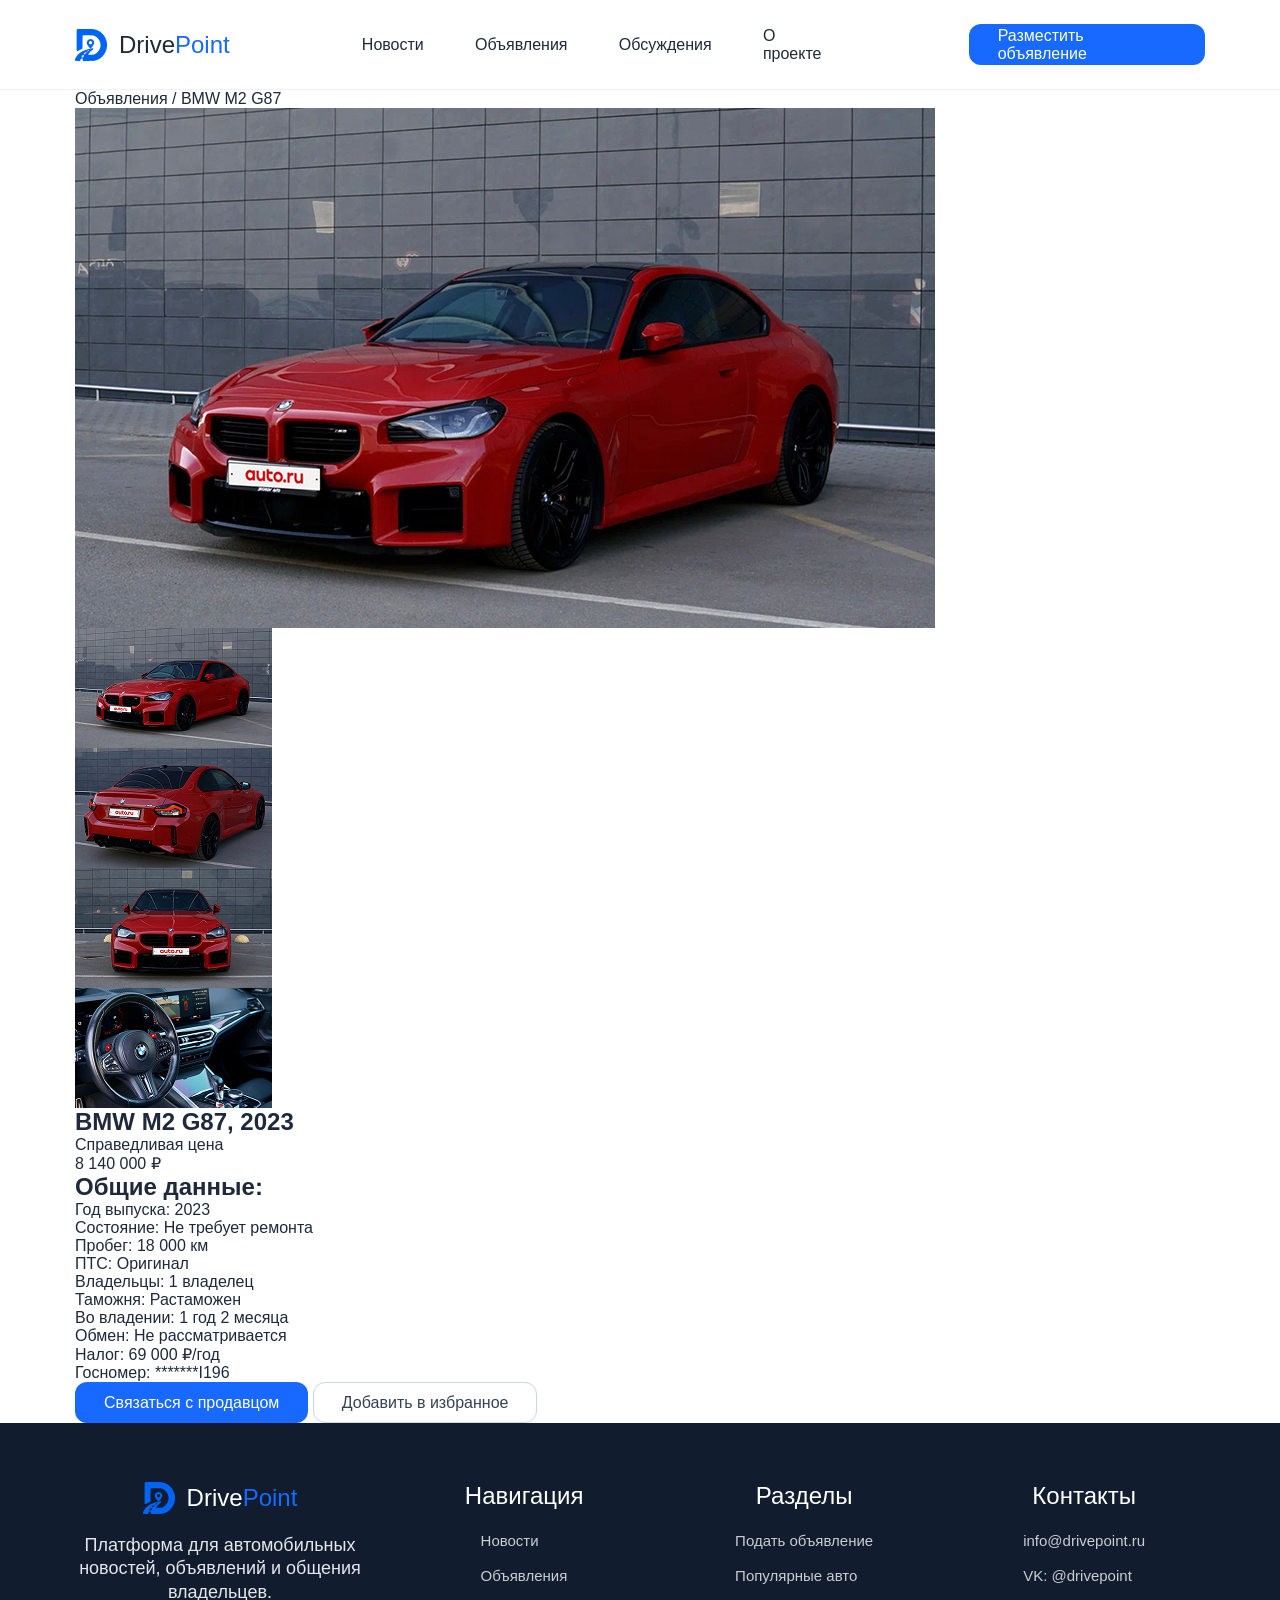
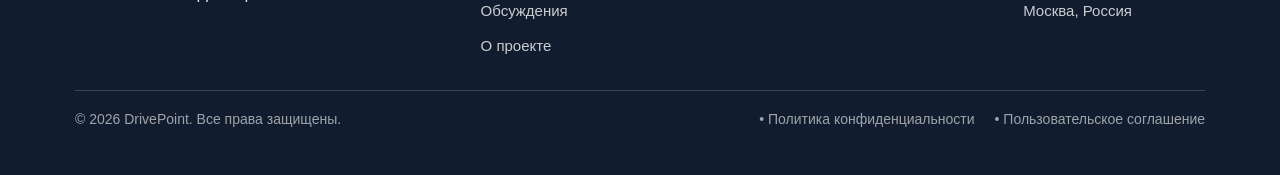
==== commit 4daaa511: "добавлена структура блока с машиной и ее краткими характеристиками, так же добавлены картинки машины" ====
--- a/listing.html
+++ b/listing.html
@@ -40,6 +40,81 @@
                 <span class="breadcrumb_current">BMW M2 G87</span>
             </nav>
         </div>
+        <section class="listing">
+            <div class="container">
+                <div class="listing_layout">
+                    <div class="listing_gallery">
+                        <div class="listing_main-photo">
+                            <img src="images/listing/m2-1.jpg" alt="BMW M2 G87" class="listing_main-image" />
+                        </div>
+                        <div class="listing_thumbs">
+                            <img src="images/listing/m2-2.jpg" alt="BMW M2 G87" class="listing_thumb" />
+                            <img src="images/listing/m2-3.jpg" alt="BMW M2 G87" class="listing_thumb" />
+                            <img src="images/listing/m2-4.jpg" alt="BMW M2 G87" class="listing_thumb" />
+                            <img src="images/listing/m2-5.jpg" alt="BMW M2 G87" class="listing_thumb" />
+                        </div>
+                    </div>
+                    <div class="listing_info">
+                        <div class="listing_header">
+                            <h1 class="listing_title">BMW M2 G87, 2023</h1>
+                            <div class="listing_price-block">
+                                <span class="listing_badge">Справедливая цена</span>
+                                <p class="listing_price">8 140 000 ₽</p>
+                            </div>
+                        </div>
+                        <div class="listing_data-card">
+                            <h2 class="listing_data-title">Общие данные:</h2>
+                            <div class="listing_data-grid">
+                                <div class="listing_data-row">
+                                    <span class="listing_data-label">Год выпуска:</span>
+                                    <span class="listing_data-value">2023</span>
+                                </div>
+                                <div class="listing_data-row">
+                                    <span class="listing_data-label">Состояние:</span>
+                                    <span class="listing_data-value">Не требует ремонта</span>
+                                </div>
+                                <div class="listing_data-row">
+                                    <span class="listing_data-label">Пробег:</span>
+                                    <span class="listing_data-value">18 000 км</span>
+                                </div>
+                                <div class="listing_data-row">
+                                    <span class="listing_data-label">ПТС:</span>
+                                    <span class="listing_data-value">Оригинал</span>
+                                </div>
+                                <div class="listing_data-row">
+                                    <span class="listing_data-label">Владельцы:</span>
+                                    <span class="listing_data-value">1 владелец</span>
+                                </div>
+                                <div class="listing_data-row">
+                                    <span class="listing_data-label">Таможня:</span>
+                                    <span class="listing_data-value">Растаможен</span>
+                                </div>
+                                <div class="listing_data-row">
+                                    <span class="listing_data-label">Во владении:</span>
+                                    <span class="listing_data-value">1 год 2 месяца</span>
+                                </div>
+                                <div class="listing_data-row">
+                                    <span class="listing_data-label">Обмен:</span>
+                                    <span class="listing_data-value">Не рассматривается</span>
+                                </div>
+                                <div class="listing_data-row">
+                                    <span class="listing_data-label">Налог:</span>
+                                    <span class="listing_data-value">69 000 ₽/год</span>
+                                </div>
+                                <div class="listing_data-row">
+                                    <span class="listing_data-label">Госномер:</span>
+                                    <span class="listing_data-value">*******I196</span>
+                                </div>
+                            </div>
+                        </div>
+                        <div class="listing_actions">
+                            <button class="button button-primary listing_btn-1">Связаться с продавцом</button>
+                            <button class="button button-secondary listing_btn">Добавить в избранное</button>
+                        </div>
+                    </div>
+                </div>
+            </div>
+        </section>
     </main>
 
     <footer class="footer" id="about">
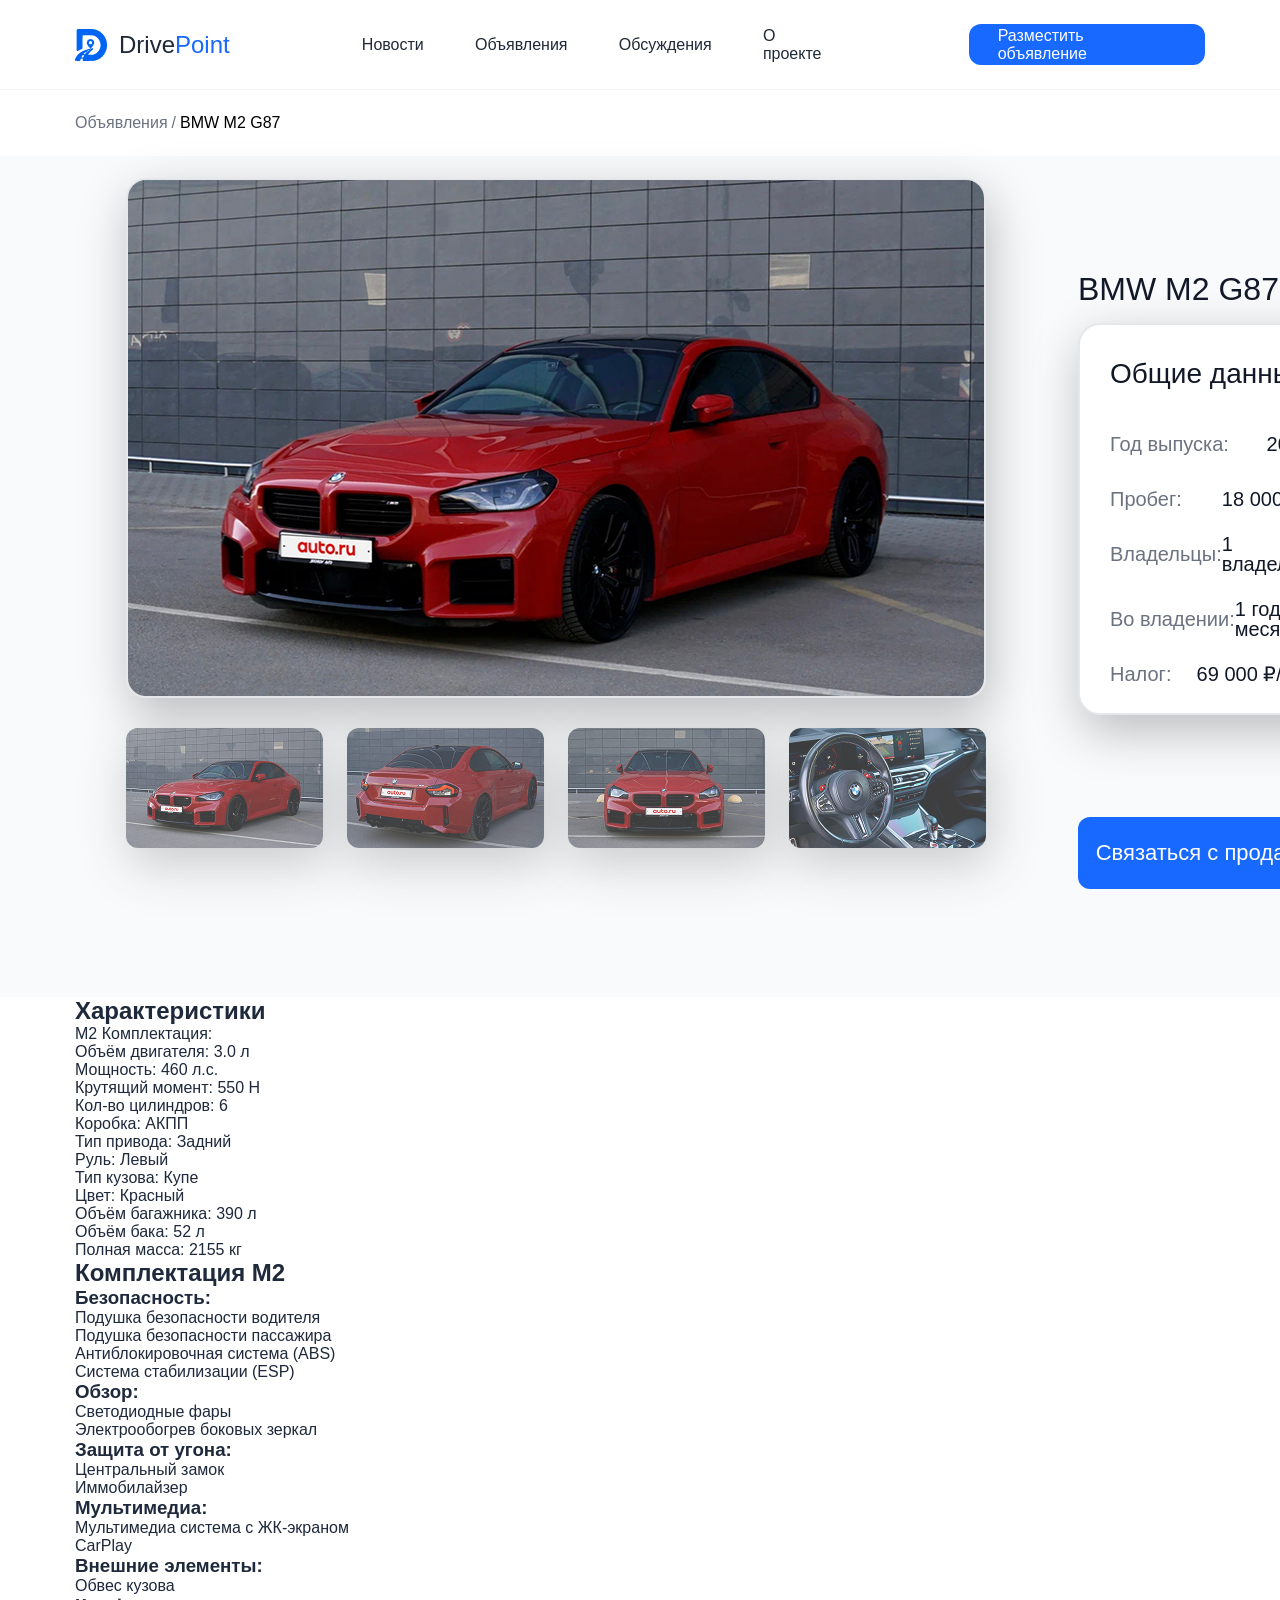
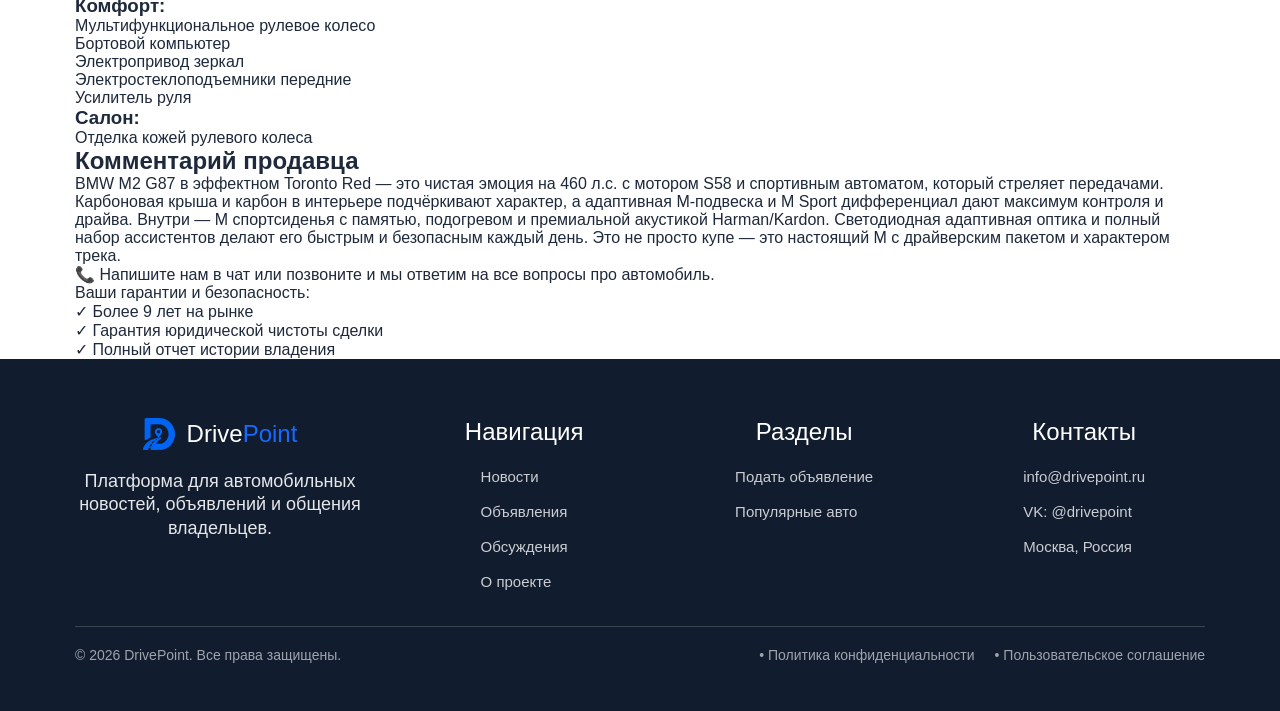
==== commit d18cbf11: "добавлена структура для блока со всеми характеристиками авто, его комплектацией и комментарием прода" ====
--- a/listing.html
+++ b/listing.html
@@ -115,6 +115,134 @@
                 </div>
             </div>
         </section>
+        <section class="listing-details">
+            <div class="container">
+                <div class="listing-details_layout">
+                    <div class="listing-details_card">
+                        <h2 class="listing-details_title">Характеристики</h2>
+                        <div class="listing-specs">
+                            <div class="listing-specs_row">
+                                <span class="listing-specs_value">M2</span>
+                                <span class="listing-specs_label">Комплектация:</span>
+                            </div>
+                            <div class="listing-specs_row">
+                                <span class="listing-specs_label">Объём двигателя:</span>
+                                <span class="listing-specs_value">3.0 л</span>
+                            </div>
+                            <div class="listing-specs_row">
+                                <span class="listing-specs_label">Мощность:</span>
+                                <span class="listing-specs_value">460 л.с.</span>
+                            </div>
+                            <div class="listing-specs_row">
+                                <span class="listing-specs_label">Крутящий момент:</span>
+                                <span class="listing-specs_value">550 Н</span>
+                            </div>
+                            <div class="listing-specs_row">
+                                <span class="listing-specs_label">Кол-во цилиндров:</span>
+                                <span class="listing-specs_value">6</span>
+                            </div>
+                            <div class="listing-specs_row">
+                                <span class="listing-specs_label">Коробка:</span>
+                                <span class="listing-specs_value">АКПП</span>
+                            </div>
+                            <div class="listing-specs_row">
+                                <span class="listing-specs_label">Тип привода:</span>
+                                <span class="listing-specs_value">Задний</span>
+                            </div>
+                            <div class="listing-specs_row">
+                                <span class="listing-specs_label">Руль:</span>
+                                <span class="listing-specs_value">Левый</span>
+                            </div>
+                            <div class="listing-specs_row">
+                                <span class="listing-specs_label">Тип кузова:</span>
+                                <span class="listing-specs_value">Купе</span>
+                            </div>
+                            <div class="listing-specs_row">
+                                <span class="listing-specs_label">Цвет:</span>
+                                <span class="listing-specs_value">Красный</span>
+                            </div>
+                            <div class="listing-specs_row">
+                                <span class="listing-specs_label">Объём багажника:</span>
+                                <span class="listing-specs_value">390 л</span>
+                            </div>
+                            <div class="listing-specs_row">
+                                <span class="listing-specs_label">Объём бака:</span>
+                                <span class="listing-specs_value">52 л</span>
+                            </div>
+                            <div class="listing-specs_row">
+                                <span class="listing-specs_label">Полная масса:</span>
+                                <span class="listing-specs_value">2155 кг</span>
+                            </div>
+                        </div>
+                    </div>
+                    <div class="listing-details_card">
+                        <h2 class="listing-details_title">Комплектация M2</h2>
+                        <div class="listing-equipment">
+                            <div class="listing-equipment_col">
+                                <h3 class="listing-equipment_group">Безопасность:</h3>
+                                <ul class="listing-equipment_list">
+                                    <li>Подушка безопасности водителя</li>
+                                    <li>Подушка безопасности пассажира</li>
+                                    <li>Антиблокировочная система (ABS)</li>
+                                    <li>Система стабилизации (ESP)</li>
+                                </ul>
+                                <h3 class="listing-equipment_group">Обзор:</h3>
+                                <ul class="listing-equipment_list">
+                                    <li>Светодиодные фары</li>
+                                    <li>Электрообогрев боковых зеркал</li>
+                                </ul>
+                                <h3 class="listing-equipment_group">Защита от угона:</h3>
+                                <ul class="listing-equipment_list">
+                                    <li>Центральный замок</li>
+                                    <li>Иммобилайзер</li>
+                                </ul>
+                                <h3 class="listing-equipment_group">Мультимедиа:</h3>
+                                <ul class="listing-equipment_list">
+                                    <li>Мультимедиа система с ЖК-экраном</li>
+                                    <li>CarPlay</li>
+                                </ul>
+                            </div>
+                            <div class="listing-equipment_col">
+                                <h3 class="listing-equipment_group">Внешние элементы:</h3>
+                                <ul class="listing-equipment_list">
+                                    <li>Обвес кузова</li>
+                                </ul>
+                                <h3 class="listing-equipment_group">Комфорт:</h3>
+                                <ul class="listing-equipment_list">
+                                    <li>Мультифункциональное рулевое колесо</li>
+                                    <li>Бортовой компьютер</li>
+                                    <li>Электропривод зеркал</li>
+                                    <li>Электростеклоподъемники передние</li>
+                                    <li>Усилитель руля</li>
+                                </ul>
+                                <h3 class="listing-equipment_group">Салон:</h3>
+                                <ul class="listing-equipment_list">
+                                    <li>Отделка кожей рулевого колеса</li>
+                                </ul>
+                            </div>
+                        </div>
+                    </div>
+                </div>
+            </div>
+        </section>
+
+        <section class="listing-seller">
+            <div class="container">
+                <div class="listing-seller_card">
+                    <h2 class="listing-seller_title">Комментарий продавца</h2>
+                    <div class="listing-seller_text">
+                        <p>BMW M2 G87 в эффектном Toronto Red — это чистая эмоция на 460 л.с. с мотором S58 и спортивным автоматом, который стреляет передачами. Карбоновая крыша и карбон в интерьере подчёркивают характер, а адаптивная M-подвеска и M Sport дифференциал дают максимум контроля и драйва. Внутри — M спортсиденья с памятью, подогревом и премиальной акустикой Harman/Kardon. Светодиодная адаптивная оптика и полный набор ассистентов делают его быстрым и безопасным каждый день. Это не просто купе — это настоящий M с драйверским пакетом и характером трека.</p>
+                        <p class="listing-seller_contact">📞 Напишите нам в чат или позвоните и мы ответим на все вопросы про автомобиль.</p>
+                        <p>Ваши гарантии и безопасность:</p>
+                        <ul class="listing-seller_guarantees">
+                            <li>✓ Более 9 лет на рынке</li>
+                            <li>✓ Гарантия юридической чистоты сделки</li>
+                            <li>✓ Полный отчет истории владения</li>
+                        </ul>
+                    </div>
+                </div>
+            </div>
+        </section>
     </main>
 
     <footer class="footer" id="about">
--- a/styles/style.css
+++ b/styles/style.css
@@ -1154,6 +1154,212 @@
   gap: 20px;
 }
 
+.breadcrumb {
+  display: flex;
+  align-items: center;
+  gap: 4px;
+  padding: 24px 0;
+  font-size: 16px;
+  color: #6b7280;
+}
+
+.breadcrumb a {
+  color: #6b7280;
+  text-decoration: none;
+}
+
+.breadcrumb a:hover {
+  color: #2563eb;
+}
+
+.breadcrumb_sep {
+  color: #6b7280;
+}
+
+.breadcrumb_current {
+  color: #000000;
+  font-weight: 300;
+}
+
+.listing {
+  padding: 22px 0 108px;
+  background-color: #F8FAFC;
+}
+
+.listing_info {
+padding-top: 61px;
+}
+
+.listing_layout {
+  display: grid;
+  grid-template-columns: 1fr 1fr;
+  gap: 92px;
+  align-items: start;
+  margin-left: 51px;
+  margin-right: 30px;
+}
+
+.listing_main-photo {
+  width: 860px;
+  height: 520px;
+  border-radius: 20px;
+  border: 2px solid #E5E7EB;
+  overflow: hidden;
+  aspect-ratio: 4/3;
+  box-shadow: var(--shadow-card);
+}
+
+.listing_main-image {
+  width: 100%;
+  height: 520px;
+}
+
+.listing_thumbs {
+  display: grid;
+  grid-template-columns: repeat(4, 1fr);
+  gap: 24px;
+  margin-top: 30px;
+}
+
+.listing_thumb {
+  width: 100%;
+  height: 120px;
+  aspect-ratio: 4/3;
+  object-fit: cover;
+  border-radius: 12px;
+  cursor: pointer;
+  opacity: 0.75;
+  transition: opacity 0.2s;
+  box-shadow: var(--shadow-card);
+}
+
+.listing_thumb::after {
+  content: "";
+  position: absolute;
+  inset: 0;
+  border: 1px solid #E5E7EB;
+  border-radius: 20px;
+  pointer-events: none;
+}
+
+.listing_thumb:hover {
+  opacity: 1;
+  box-shadow: var(--shadow-card);
+}
+
+.listing_header {
+  display: flex;
+  justify-content: space-between;
+  align-items: flex-start;
+  gap: 0px;
+  margin-bottom: 15px;
+}
+
+.listing_title {
+  font-size: 32px;
+  font-weight: 300;
+  color: #111827;
+  margin-top: 32px;
+}
+
+.listing_price-block {
+  text-align: right;
+  flex-shrink: 0;
+  margin-right: 30px;
+  gap: 12px;
+}
+
+.listing_badge {
+  display: inline-block;
+  font-size: 14px;
+  font-weight: 200;
+  color: #267E3C;
+  background: #D9F2E0;
+  border-radius: 99px;
+  padding: 5px 9px;
+}
+
+.listing_price {
+  font-size: 32px;
+  font-weight: 300;
+  color: #2563eb;
+  white-space: nowrap;
+}
+
+.listing_data-card {
+  background: #ffffff;
+  border: 2px solid #e5e7eb;
+  border-radius: 22px;
+  padding: 0 30px;
+  margin-bottom: 102px;
+  align-items: flex-end;
+  margin-right: 30px;
+  box-shadow: var(--shadow-card);
+}
+
+.listing_data-title {
+  font-size: 28px;
+  font-weight: 300;
+  color: #111827;
+  margin-bottom: 23px;
+  line-height: 1;
+  margin-top: 35px;
+}
+
+.listing_data-grid {
+  display: grid;
+  grid-template-columns: 1fr 1fr;
+  gap: 0 60px;
+  margin-bottom: 17px;
+}
+
+.listing_data-row {
+  display: flex;
+  justify-content: space-between;
+  align-items: center;
+  padding: 12.5px 0;
+  gap: 0;
+}
+
+.listing_data-label {
+  font-size: 20px;
+  color: #6b7280;
+  font-weight: 300;
+  white-space: nowrap;
+  line-height: 1;
+}
+
+.listing_data-value {
+  font-size: 20px;
+  font-weight: 300;
+  color: #111827;
+  line-height: 1;
+}
+
+.listing_actions {
+  display: flex;
+  justify-content: center;
+  gap: 30px;
+}
+
+.listing_btn-1 {
+  flex: 1;
+  font-size: 22px;
+  font-weight: 200px !important;
+  max-width: 280px;
+  padding: 22px 14px;
+}
+
+.listing_btn {
+  flex: 1;
+  font-size: 18px;
+  font-weight: 200px !important;
+  max-width: 280px;
+  padding: 22px 14px;
+  color: var(--color-primary);
+  border-color: var(--color-primary);
+}
+
 @media (max-width: 1024px) {
   :root {
     --container-main-padding: 45px;
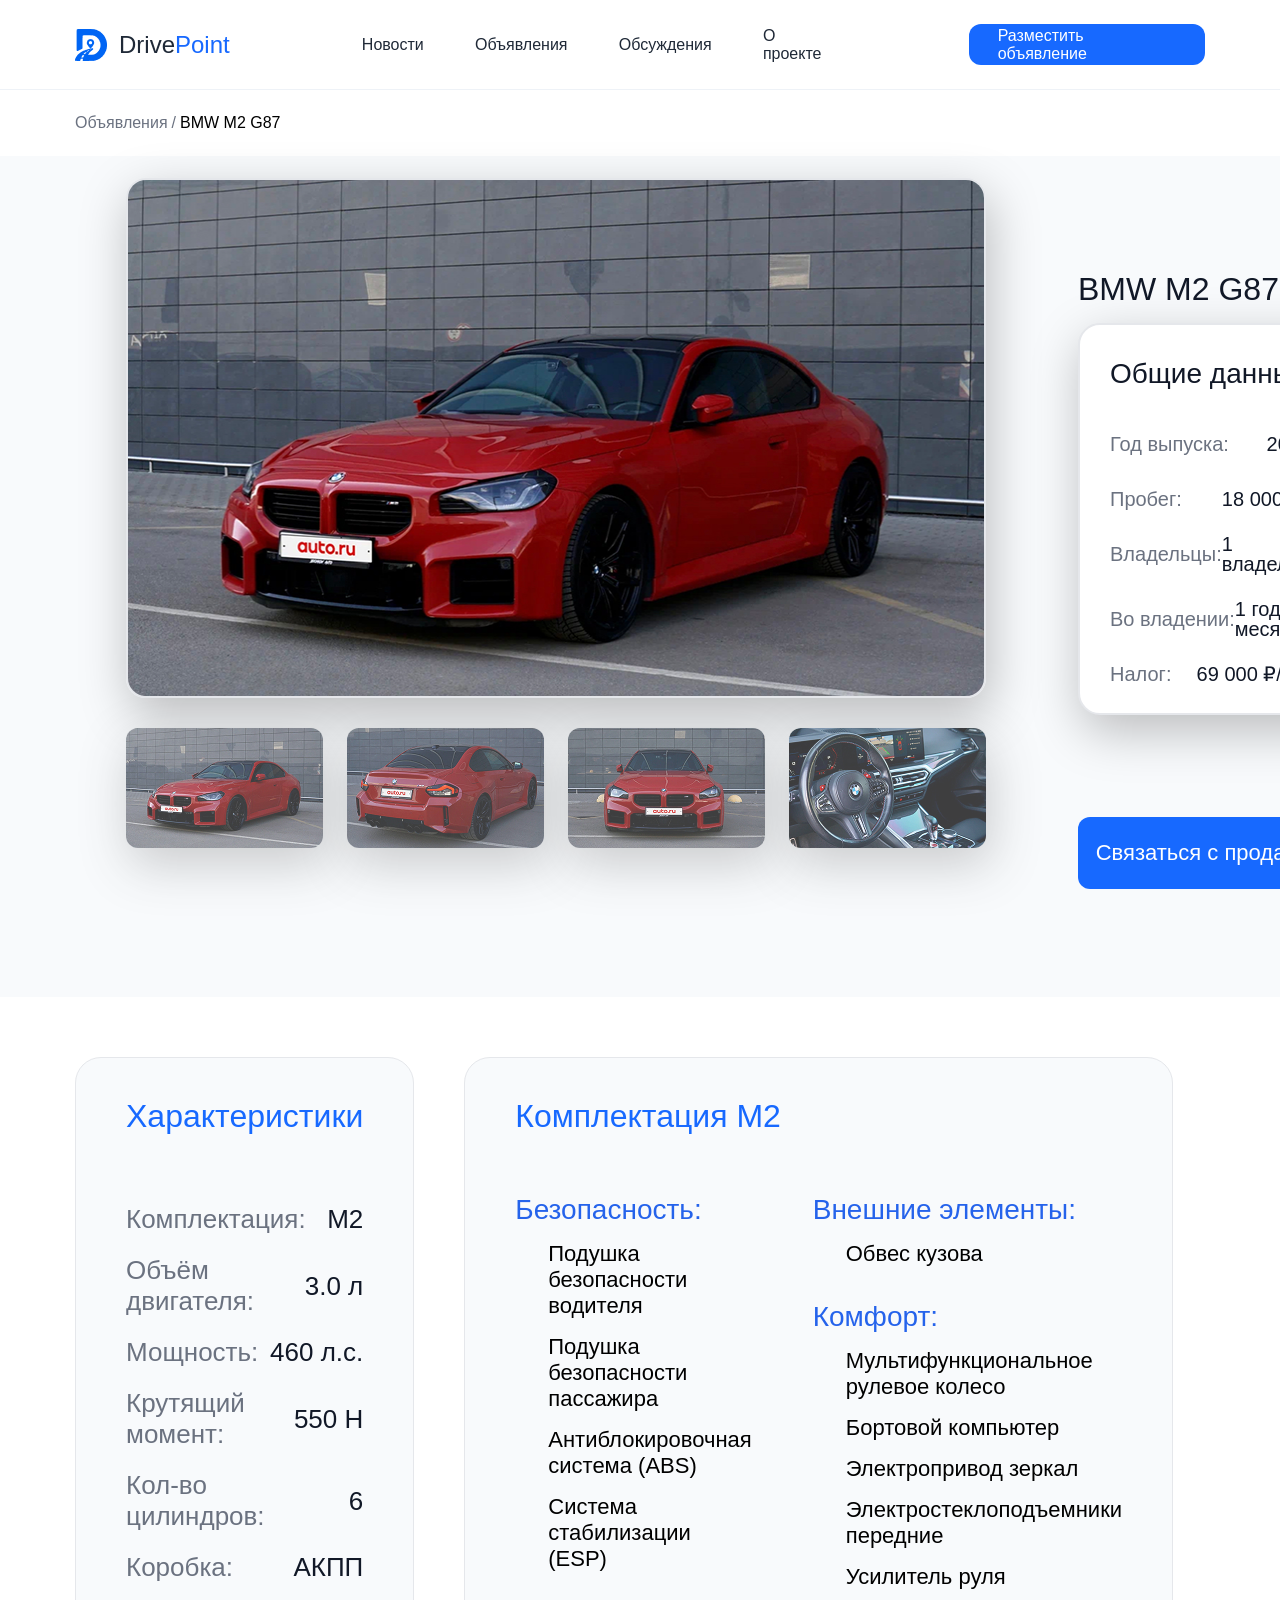
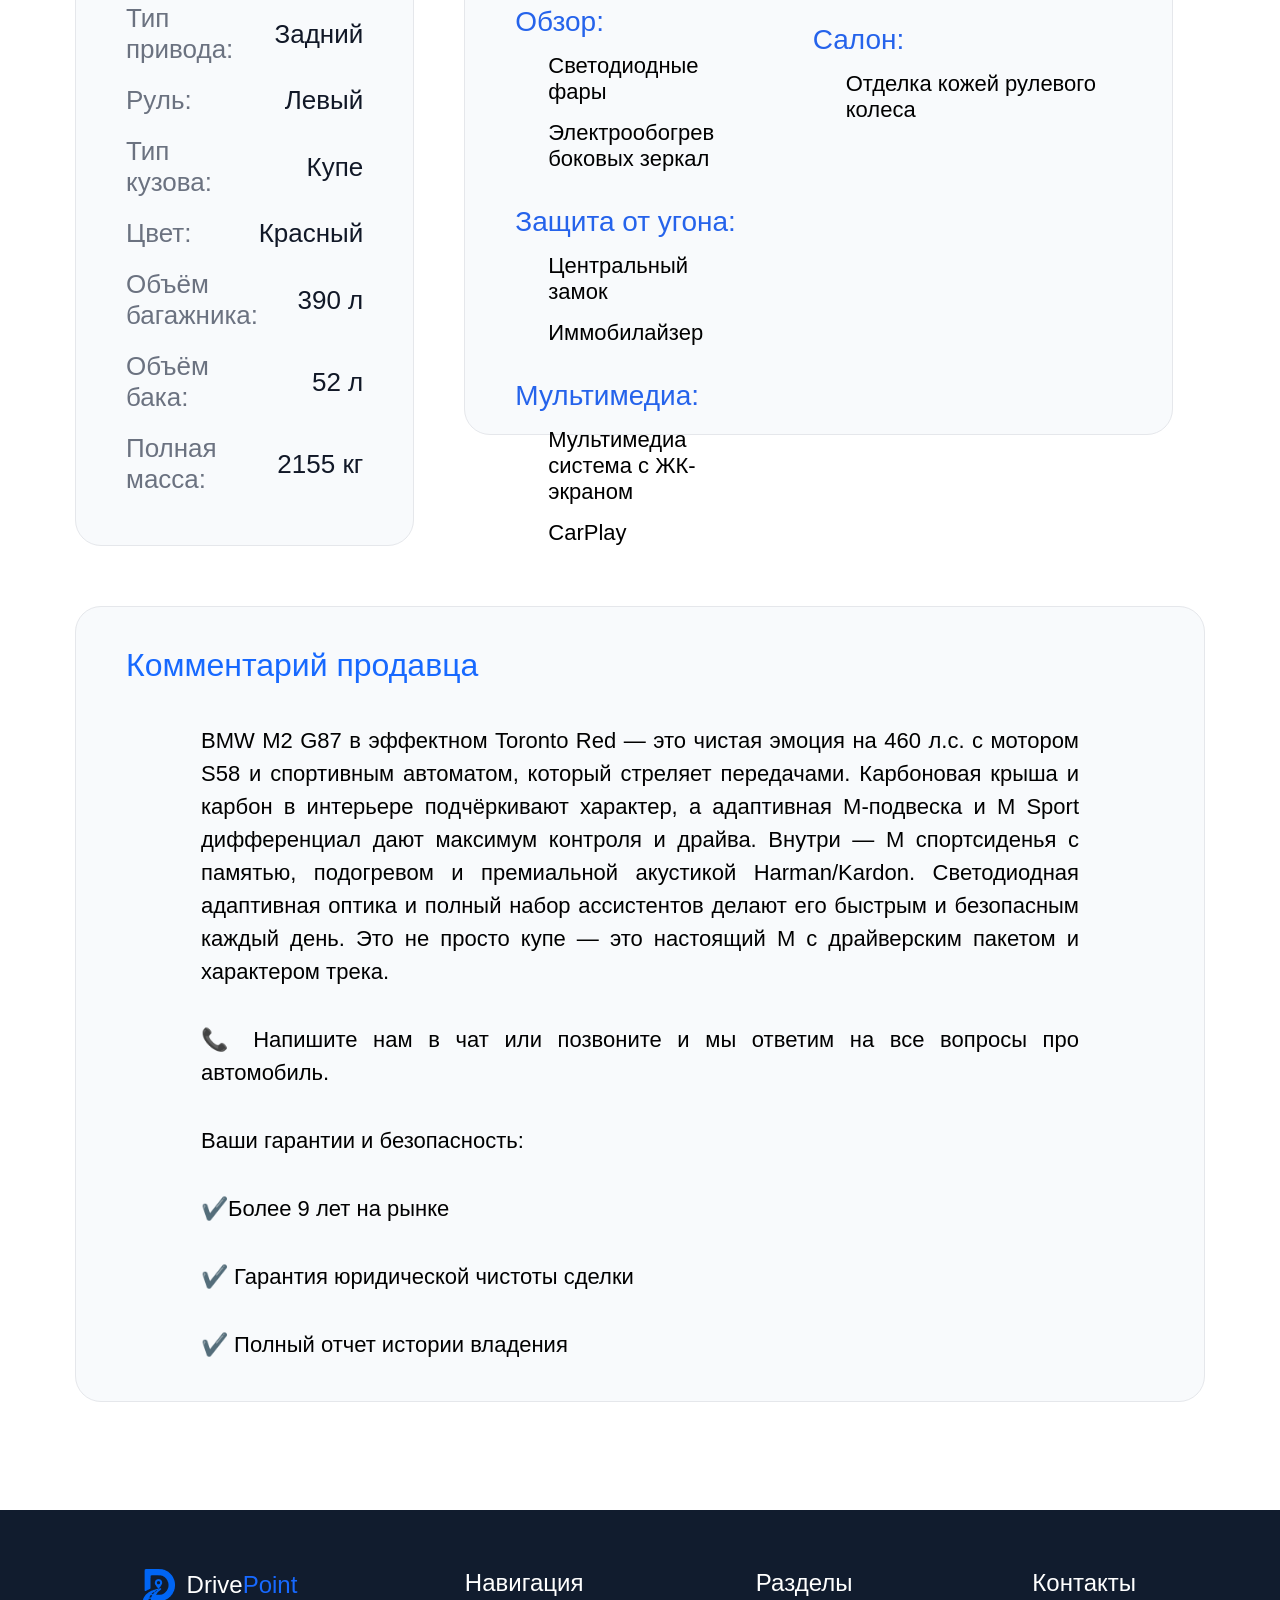
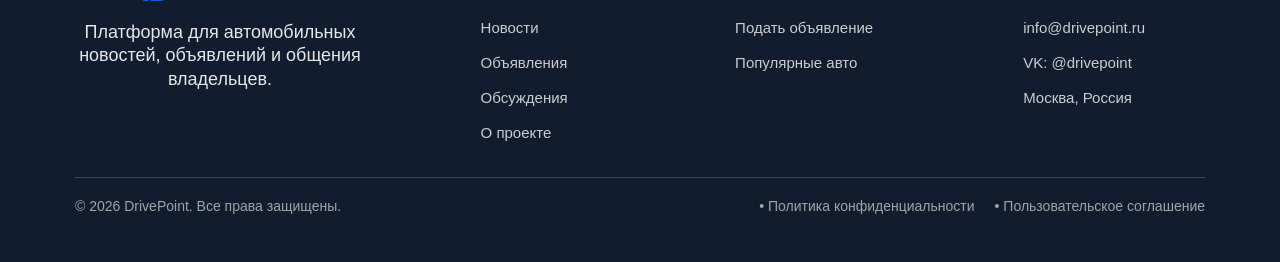
==== commit 8c343186: "добавлена стилистика для блока с характеристиками авто. Немного исправлен html у комментария продавц" ====
--- a/listing.html
+++ b/listing.html
@@ -122,8 +122,8 @@
                         <h2 class="listing-details_title">Характеристики</h2>
                         <div class="listing-specs">
                             <div class="listing-specs_row">
+                                <span class="listing-specs_label">Комплектация:</span>
                                 <span class="listing-specs_value">M2</span>
-                                <span class="listing-specs_label">Комплектация:</span>
                             </div>
                             <div class="listing-specs_row">
                                 <span class="listing-specs_label">Объём двигателя:</span>
@@ -225,20 +225,27 @@
                 </div>
             </div>
         </section>
-
         <section class="listing-seller">
             <div class="container">
                 <div class="listing-seller_card">
                     <h2 class="listing-seller_title">Комментарий продавца</h2>
                     <div class="listing-seller_text">
-                        <p>BMW M2 G87 в эффектном Toronto Red — это чистая эмоция на 460 л.с. с мотором S58 и спортивным автоматом, который стреляет передачами. Карбоновая крыша и карбон в интерьере подчёркивают характер, а адаптивная M-подвеска и M Sport дифференциал дают максимум контроля и драйва. Внутри — M спортсиденья с памятью, подогревом и премиальной акустикой Harman/Kardon. Светодиодная адаптивная оптика и полный набор ассистентов делают его быстрым и безопасным каждый день. Это не просто купе — это настоящий M с драйверским пакетом и характером трека.</p>
-                        <p class="listing-seller_contact">📞 Напишите нам в чат или позвоните и мы ответим на все вопросы про автомобиль.</p>
+                        <p>BMW M2 G87 в эффектном Toronto Red — это чистая эмоция на 460 л.с. с мотором S58 и спортивным автоматом, который стреляет 
+                            передачами. Карбоновая крыша и карбон в интерьере подчёркивают характер, а адаптивная M-подвеска и M Sport дифференциал дают 
+                            максимум контроля и драйва. Внутри — M спортсиденья с памятью, подогревом и премиальной акустикой Harman/Kardon. 
+                            Светодиодная адаптивная оптика и полный набор ассистентов делают его быстрым и безопасным каждый день. Это не просто купе — 
+                            это настоящий M с драйверским пакетом и характером трека.
+                        </p>
+                        <p></p>
+                        <p>📞 Напишите нам в чат или позвоните и мы ответим на все вопросы про автомобиль.</p>
+                        <p></p>
                         <p>Ваши гарантии и безопасность:</p>
-                        <ul class="listing-seller_guarantees">
-                            <li>✓ Более 9 лет на рынке</li>
-                            <li>✓ Гарантия юридической чистоты сделки</li>
-                            <li>✓ Полный отчет истории владения</li>
-                        </ul>
+                        <p></p>
+                        <p>✔️Более 9 лет на рынке</p>
+                        <p></p>
+                        <p>✔️ Гарантия юридической чистоты сделки</p>
+                        <p></p>
+                        <p>✔️ Полный отчет истории владения</p>
                     </div>
                 </div>
             </div>
--- a/styles/style.css
+++ b/styles/style.css
@@ -1360,6 +1360,128 @@
   border-color: var(--color-primary);
 }
 
+.listing-details {
+  padding: 60px 0 60px;
+}
+
+.listing-details_layout {
+  display: grid;
+  grid-template-columns: 0.8fr 1.2fr;
+  gap: 50px;
+  align-items: start;
+}
+
+.listing-details_card {
+  background: #F8FAFC;
+  border: 1px solid #E5E7EB;
+  border-radius: 26px;
+  padding: 40px 50px;
+}
+
+.listing-details_title {
+  font-size: 32px;
+  font-weight: 400;
+  color: var(--color-primary);
+  margin-bottom: 59px;
+}
+
+.listing-specs_row {
+  display: flex;
+  justify-content: space-between;
+  align-items: center;
+  padding: 10px 0;
+  gap: 2px;
+}
+
+.listing-specs_label {
+  font-size: 26px;
+  font-weight: 300;
+  width: 100%;
+  color: #6b7280;
+}
+
+.listing-specs_value {
+  font-size: 26px;
+  font-weight: 300;
+  color: #111827;
+  width: 100%;
+  text-align: right;
+}
+
+.listing-equipment {
+  display: grid;
+  grid-template-columns: 0.99fr 1.01fr;
+  gap: 0 61px;
+  max-height: 800px;
+}
+
+.listing-equipment_group {
+  font-size: 28px;
+  font-weight: 300;
+  color: #2563eb;
+  margin: 34px 0 15px;
+}
+
+.listing-equipment_col:first-child .listing-equipment_group:first-child,
+.listing-equipment_col:last-child .listing-equipment_group:first-child {
+  margin-top: 0;
+}
+
+.listing-equipment_list {
+  list-style: none;
+  padding: 0;
+  margin-bottom: 15px;
+  display: flex;
+  flex-direction: column;
+  gap: 15px;
+}
+
+.listing-equipment_list li {
+  font-size: 22px;
+  color: #000000;
+  font-weight: 200;
+  padding-left: 33px;
+  position: relative;
+}
+
+.listing-seller {
+  padding: 0 0 108px;
+}
+
+.listing-seller_card {
+  background: #F8FAFC;
+  border: 1px solid #e5e7eb;
+  border-radius: 26px;
+  padding: 40px 50px;
+}
+
+.listing-seller_title {
+  font-size: 32px;
+  font-weight: 400;
+  color: var(--color-primary);
+  margin-bottom: 40px;
+}
+
+.listing-seller_text {
+  margin-left: 75px;
+  margin-right: 75px;
+}
+
+.listing-seller_text p {
+  display: block;
+  text-align: justify;
+  font-size: 22px;
+  line-height: 1.5;
+  letter-spacing: 3%;
+  color: #000000;
+  font-weight: 300;
+  margin-bottom: 35px;
+}
+
+.listing-seller_text p:last-child {
+  margin-bottom: 0;
+}
+
 @media (max-width: 1024px) {
   :root {
     --container-main-padding: 45px;
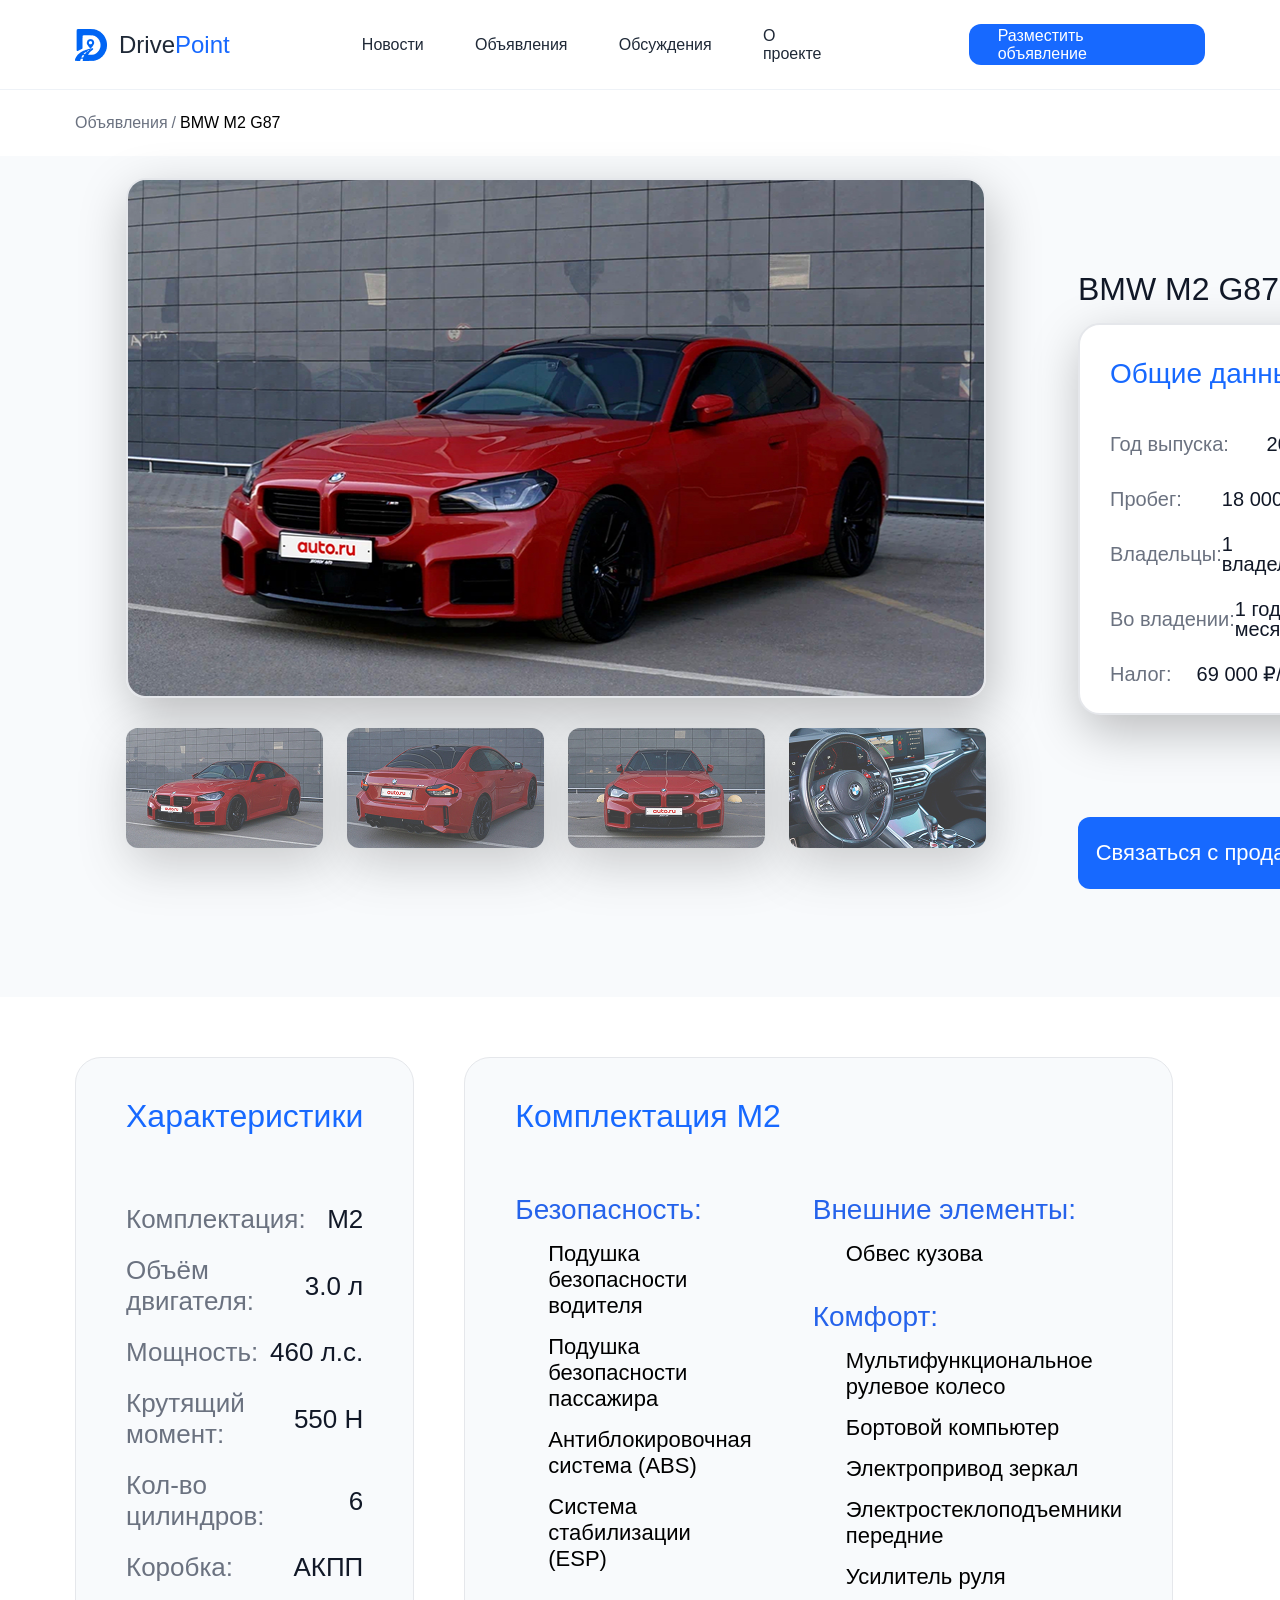
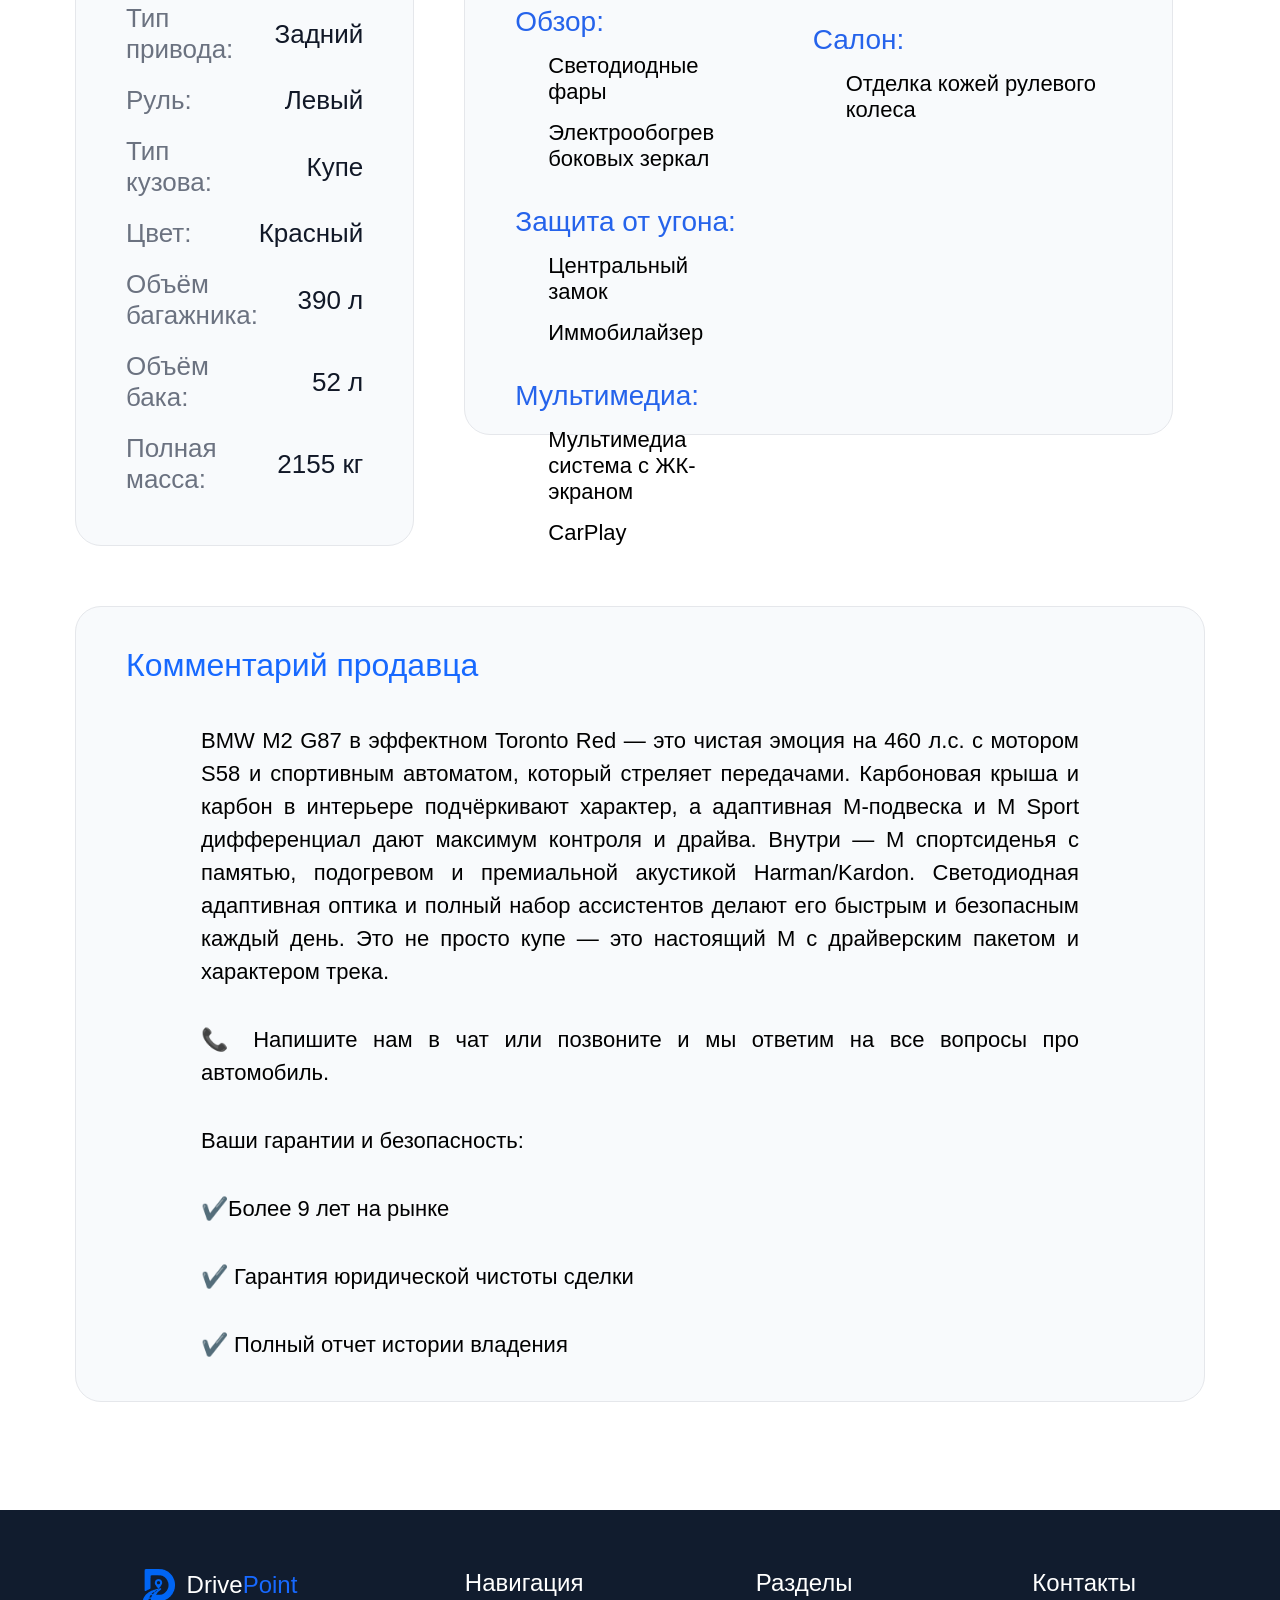
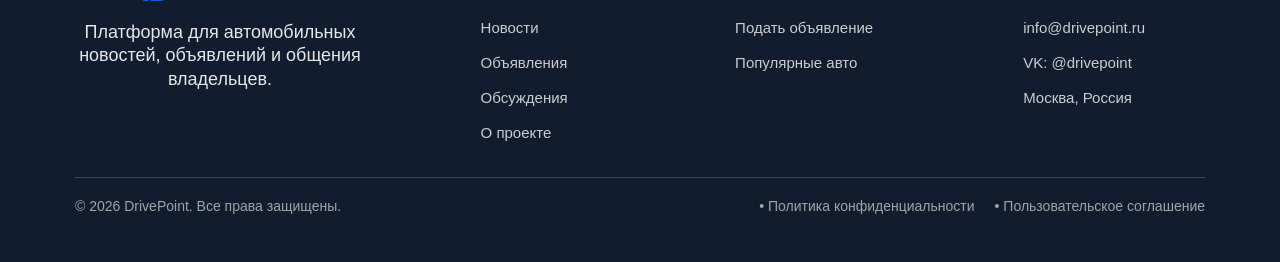
==== commit 09d7e976: "добавлена полная стилистика для мобильно адаптива для страницы объявления. Небольшие исправления в h" ====
--- a/listing.html
+++ b/listing.html
@@ -236,15 +236,10 @@
                             Светодиодная адаптивная оптика и полный набор ассистентов делают его быстрым и безопасным каждый день. Это не просто купе — 
                             это настоящий M с драйверским пакетом и характером трека.
                         </p>
-                        <p></p>
                         <p>📞 Напишите нам в чат или позвоните и мы ответим на все вопросы про автомобиль.</p>
-                        <p></p>
                         <p>Ваши гарантии и безопасность:</p>
-                        <p></p>
                         <p>✔️Более 9 лет на рынке</p>
-                        <p></p>
                         <p>✔️ Гарантия юридической чистоты сделки</p>
-                        <p></p>
                         <p>✔️ Полный отчет истории владения</p>
                     </div>
                 </div>
--- a/styles/style.css
+++ b/styles/style.css
@@ -1267,6 +1267,7 @@
   flex-shrink: 0;
   margin-right: 30px;
   gap: 12px;
+  color: var(--color-primary);
 }
 
 .listing_badge {
@@ -1300,7 +1301,7 @@
 .listing_data-title {
   font-size: 28px;
   font-weight: 300;
-  color: #111827;
+  color: var(--color-primary);
   margin-bottom: 23px;
   line-height: 1;
   margin-top: 35px;
@@ -2199,6 +2200,137 @@
   .footer_links {
     gap: 5px;
   }
+
+  .listing {
+    padding: 42px 0 42px;
+  }
+
+  .breadcrumb {
+    padding: 14px 0;
+  }
+
+  .listing_layout {
+    flex-direction: column;
+    grid-template-columns: 1fr;
+    gap: 1px;
+  }
+
+  .listing_thumbs {
+    margin-top: 27px;
+  }
+
+  .listing_info {
+    padding-top: 17px;
+    margin-left: 61px;
+    margin-right: 61px;
+  }
+
+  .listing_header {
+    flex-direction: row;
+    align-items: flex-start;
+    margin-bottom: 49px;
+  }
+
+  .listing_title {
+    font-size: 32px;
+  }
+
+  .listing_price-block {
+    padding-top: 8px;
+  }
+
+  .listing_price {
+    font-size: 32px;
+  }
+
+  .listing_data-grid {
+    grid-template-columns: 1fr 1fr;
+  }
+
+  .listing_data-card {
+    margin-bottom: 60px;
+  }
+
+  .listing_actions {
+    flex-direction: row;
+    gap: 100px;
+  }
+
+  .listing-details {
+    padding: 49px 0;
+  }
+
+  .listing-details_layout {
+    grid-template-columns: 1fr;
+    gap: 50px;
+  }
+
+  .listing-details_card {
+    padding: 40px 50px;
+    max-width: 934px;
+  }
+
+  .listing-details_title {
+    font-size: 32px;
+    margin-bottom: 35px;
+    font-weight: 300;
+  }
+
+  .listing-specs_label,
+  .listing-specs_value {
+    font-size: 26px;
+  }
+
+  .listing-specs_label {
+    min-width: 230px;
+  }
+
+  .listing-specs {
+    display: grid;
+    grid-template-columns: 0.92fr 1.08fr;
+    max-width: 834px;
+    gap: 0 60px;
+  }
+
+  .listing-specs_row {
+    padding: 9px 0;
+    gap: 10px;
+  }
+
+  .listing-equipment {
+    grid-template-columns: 1fr 1fr;
+    gap: 0 32px;
+  }
+
+  .listing-equipment_group {
+    font-size: 28px;
+    margin: 34px 0 15px;
+  }
+
+  .listing-equipment_list li {
+    font-size: 22px;
+    padding-left: 32px;
+  }
+
+  .listing-seller {
+    padding: 0 0 49px;
+  }
+
+  .listing-seller_card {
+    padding: 40px 37px;
+  }
+
+  .listing-seller_title {
+    font-size: 32px;
+    margin-bottom: 40px;
+    font-weight: 300;
+  }
+
+  .listing-seller_text {
+    margin-left: 35px;
+    margin-right: 35px;
+  }
+
 }
 
 @media (max-width: 320px) {
@@ -2941,4 +3073,222 @@
   .footer_links a {
     font-size: 7px;
   }
+
+  .breadcrumb {
+    padding: 6px 0;
+    font-size: 8px;
+    gap: 2px;
+  }
+
+  .listing {
+    padding: 20px 0 20px;
+    background-color: #F8FAFC;
+  }
+
+  .listing_gallery {
+    width: 100%;
+  }
+
+  .listing_layout {
+    grid-template-columns: 1fr;
+    gap: 10px;
+    margin-left: 0;
+    margin-right: 0;
+  }
+
+  .listing_main-photo {
+    width: 100%;
+    height: 180px;
+    border-radius: 6px;
+    border: 1px solid #E5E7EB;
+  }
+
+  .listing_main-image {
+    width: 100%;
+    height: 180px;
+    object-fit: cover;
+  }
+
+  .listing_thumbs {
+    display: flex;
+    flex-direction: row;
+    gap: 10px;
+    margin-top: 10px;
+    width: 100%;
+  }
+
+  .listing_thumb {
+    width: 65px;
+    height: 40px;
+    flex-shrink: 0;
+    object-fit: cover;
+    border-radius: 4px;
+    aspect-ratio: unset;
+  }
+
+  .listing_thumb::after {
+    border-radius: 4px;
+  }
+
+  .listing_info {
+    padding-top: 0;
+    margin-left: 0;
+    margin-right: 0;
+  }
+
+  .listing_header {
+    flex-direction: row;
+    gap: 6px;
+    margin-bottom: 12px;
+    padding: 0 15px;
+  }
+
+  .listing_title {
+    font-size: 14px;
+  }
+
+  .listing_price-block {
+    text-align: right;
+    margin-right: 0;
+    margin-top: 3px;
+  }
+
+  .listing_badge {
+    font-size: 6px;
+    padding: 3px 6px;
+  }
+
+  .listing_price {
+    font-size: 14px;
+  }
+
+  .listing_data-card {
+    padding: 20px 20px 0;
+    border-radius: 8px;
+    margin-bottom: 15px;
+    margin-right: 0;
+  }
+
+  .listing_data-title {
+    font-size: 12px;
+    margin-bottom: 10px;
+    margin-top: 0;
+  }
+
+  .listing_data-grid {
+    grid-template-columns: 1fr;
+    gap: 0;
+  }
+
+  .listing_data-row {
+    padding: 6px 0;
+  }
+
+  .listing_data-label,
+  .listing_data-value {
+    font-size: 10px;
+  }
+
+  .listing_actions {
+    flex-direction: row;
+    gap: 20px;
+  }
+
+  .listing_btn-1 {
+    font-size: 10px;
+    min-height: 24px;
+    border-radius: 6px;
+    padding: 8px 10px;
+  }
+
+  .listing_btn {
+    font-size: 10px;
+    min-height: 24px;
+    border-radius: 6px;
+    padding: 8px 10px;
+  }
+
+  .listing-details {
+    padding: 27px 0 35px;
+  }
+
+  .listing-details_layout {
+    grid-template-columns: 1fr;
+    gap: 35px;
+  }
+
+  .listing-details_card {
+    padding: 13px 15px 12px;
+    border-radius: 8px;
+    max-width: 290px;
+  }
+
+  .listing-details_title {
+    font-size: 18px;
+    margin-bottom: 20px;
+  }
+
+  .listing-specs {
+    grid-template-columns: 1fr;
+    max-width: 260px;
+    gap: 0;
+  }
+
+  .listing-specs_row {
+    padding: 6px 0;
+    gap: 0;
+  }
+
+  .listing-specs_label,
+  .listing-specs_value {
+    font-size: 10px;
+  }
+
+  .listing-specs_label {
+    min-width: 130px;
+  }
+
+  .listing-equipment {
+    grid-template-columns: 1fr;
+  }
+
+  .listing-equipment_group {
+    font-size: 16px;
+    margin: 25px 0 20px;
+  }
+
+  .listing-equipment_list {
+    gap: 10px;
+  }
+
+  .listing-equipment_list li {
+    font-size: 12px;
+    padding-left: 18px;
+  }
+
+  .listing-seller {
+    padding: 0 0 55px;
+  }
+
+  .listing-seller_card {
+    padding: 19px 15px 19px;
+    border-radius: 8px;
+  }
+
+  .listing-seller_title {
+    font-size: 18px;
+    margin-bottom: 14px;
+  }
+
+  .listing-seller_text {
+    margin-left: 17px;
+    margin-right: 17px;
+  }
+
+  .listing-seller_text p {
+    font-size: 14px;
+    line-height: 1.6;
+    margin-bottom: 8px;
+    padding: 6px 0;
+  }
 }
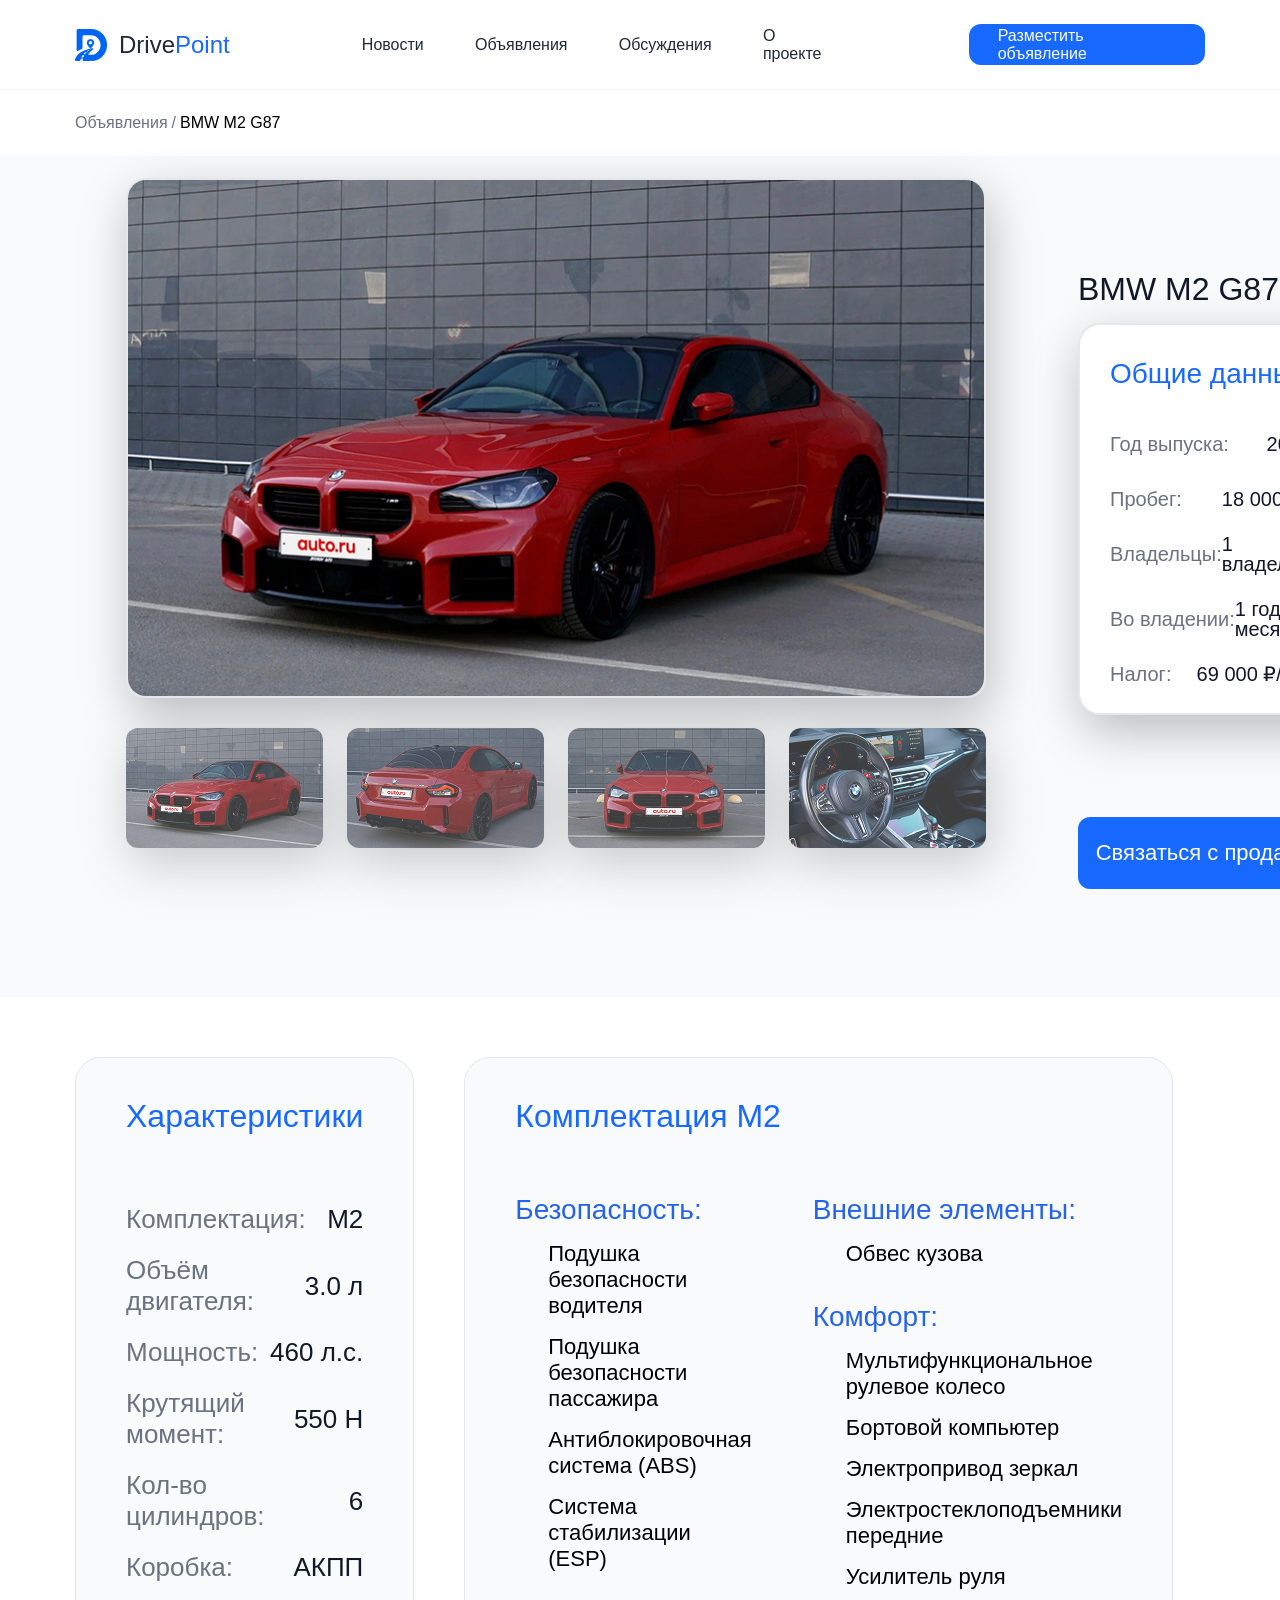
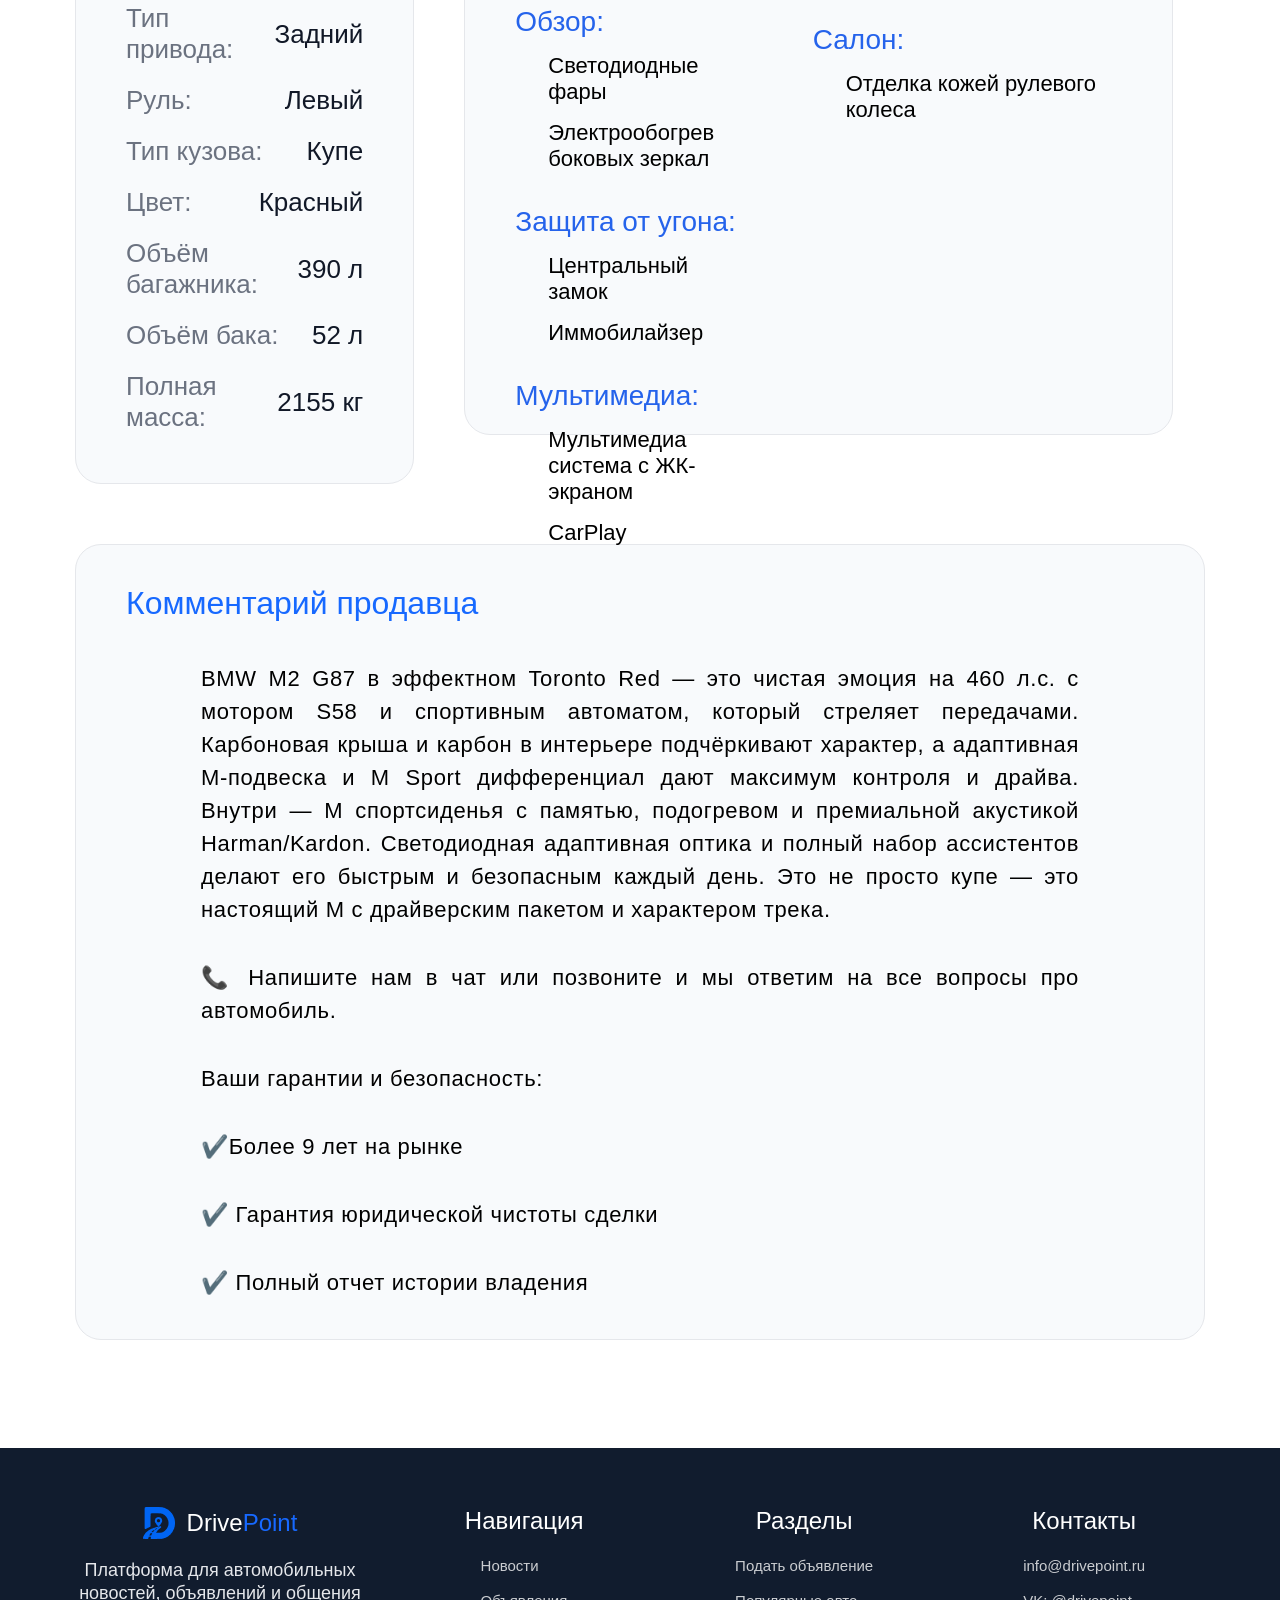
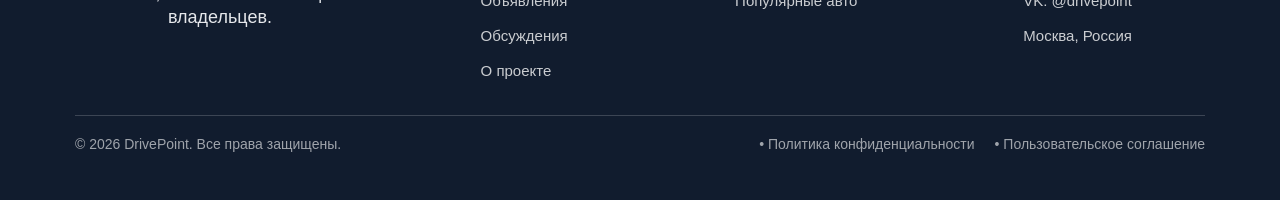
==== commit 349ebba2: "Исправлены ошибки валидации и info. Внесены небольшие правки для адаптивности. На этом этапе верстка" ====
--- a/listing.html
+++ b/listing.html
@@ -1,16 +1,16 @@
 <!DOCTYPE html>
 <html lang="ru">
     <head>
-    <meta charset="UTF-8"/>
-    <meta name="viewport" content="width=device-width, initial-scale=1.0"/>
+    <meta charset="UTF-8">
+    <meta name="viewport" content="width=device-width, initial-scale=1.0">
     <title>BMW M2 G87, 2023 — DrivePoint</title>
-    <link rel="stylesheet" href="styles/style.css"/>
+    <link rel="stylesheet" href="styles/style.css">
     </head>
     <body>
     <header class="header">
         <div class="container header_container">
             <div class="logotype">
-                <img src="images/logo.png" class="logo-image"/>
+                <img src="images/logo.png" alt="DrivePoint" class="logo-image">
                 <a href="index.html" class="logo">Drive<span>Point</span></a>
             </div>
             <nav class="nav">
@@ -45,13 +45,13 @@
                 <div class="listing_layout">
                     <div class="listing_gallery">
                         <div class="listing_main-photo">
-                            <img src="images/listing/m2-1.jpg" alt="BMW M2 G87" class="listing_main-image" />
+                            <img src="images/listing/m2-1.jpg" alt="BMW M2 G87" class="listing_main-image" >
                         </div>
                         <div class="listing_thumbs">
-                            <img src="images/listing/m2-2.jpg" alt="BMW M2 G87" class="listing_thumb" />
-                            <img src="images/listing/m2-3.jpg" alt="BMW M2 G87" class="listing_thumb" />
-                            <img src="images/listing/m2-4.jpg" alt="BMW M2 G87" class="listing_thumb" />
-                            <img src="images/listing/m2-5.jpg" alt="BMW M2 G87" class="listing_thumb" />
+                            <img src="images/listing/m2-2.jpg" alt="BMW M2 G87" class="listing_thumb" >
+                            <img src="images/listing/m2-3.jpg" alt="BMW M2 G87" class="listing_thumb" >
+                            <img src="images/listing/m2-4.jpg" alt="BMW M2 G87" class="listing_thumb" >
+                            <img src="images/listing/m2-5.jpg" alt="BMW M2 G87" class="listing_thumb" >
                         </div>
                     </div>
                     <div class="listing_info">
@@ -252,7 +252,7 @@
             <div class="footer_top">
                 <div class="footer_column footer_column-brand">
                     <div class="logotype-footer">
-                        <img src="images/logo.png" alt="DrivePoint" class="logo-footer_image" />
+                        <img src="images/logo.png" alt="DrivePoint" class="logo-footer_image" >
                         <a href="index.html" class="logo-footer">Drive<span>Point</span></a>
                     </div>
                     <p class="footer_description">
--- a/styles/style.css
+++ b/styles/style.css
@@ -201,7 +201,7 @@
 
 .hero_title {
   margin-bottom: 32px;
-  max-width: 865;
+  max-width: 865px;
   font-size: clamp(28px, 5vw, 75px);
   line-height: 1.00;
   font-weight: 400;
@@ -512,7 +512,7 @@
   color: #6B7280;
   outline: none;
   appearance: none;
-  background-image: url("/Users/iaroslav.hludnev/project/project/images/filter.svg");
+  background-image: url("../images/filter.svg");
   background-repeat: no-repeat;
   background-position: right 16px center;
   background-size: 16px;
@@ -1211,7 +1211,8 @@
 
 .listing_main-image {
   width: 100%;
-  height: 520px;
+  height: 100%;
+  object-fit: cover;
 }
 
 .listing_thumbs {
@@ -1346,7 +1347,7 @@
 .listing_btn-1 {
   flex: 1;
   font-size: 22px;
-  font-weight: 200px !important;
+  font-weight: 300;
   max-width: 280px;
   padding: 22px 14px;
 }
@@ -1354,7 +1355,6 @@
 .listing_btn {
   flex: 1;
   font-size: 18px;
-  font-weight: 200px !important;
   max-width: 280px;
   padding: 22px 14px;
   color: var(--color-primary);
@@ -1405,7 +1405,8 @@
   font-size: 26px;
   font-weight: 300;
   color: #111827;
-  width: 100%;
+  width: auto;
+  flex-shrink: 0;
   text-align: right;
 }
 
@@ -1473,7 +1474,7 @@
   text-align: justify;
   font-size: 22px;
   line-height: 1.5;
-  letter-spacing: 3%;
+  letter-spacing: 0.03em;
   color: #000000;
   font-weight: 300;
   margin-bottom: 35px;
@@ -1481,6 +1482,107 @@
 
 .listing-seller_text p:last-child {
   margin-bottom: 0;
+}
+
+.car-card,
+.news-main-card,
+.news-side-card,
+.community-side-card,
+.listing-details_card,
+.listing-seller_card {
+  transition: transform 0.25s ease, box-shadow 0.25s ease;
+}
+
+.car-card:hover,
+.news-main-card:hover,
+.news-side-card:hover,
+.community-side-card:hover {
+  transform: translateY(-4px);
+  box-shadow: 0 20px 60px rgba(0, 0, 0, 0.18);
+}
+
+.nav_list a {
+  position: relative;
+  transition: color 0.2s ease;
+}
+
+.nav_list a::after {
+  content: "";
+  position: absolute;
+  left: 0;
+  bottom: -3px;
+  width: 0;
+  height: 1.5px;
+  background-color: var(--color-primary);
+  transition: width 0.25s ease;
+}
+
+.nav_list a:hover::after {
+  width: 100%;
+}
+
+.nav_list a:hover {
+  color: var(--color-primary);
+}
+
+.listing_thumb {
+  transition: opacity 0.2s ease, transform 0.2s ease;
+}
+
+.listing_thumb:hover {
+  opacity: 1;
+  transform: scale(1.04);
+}
+
+.cars-search-button {
+  transition: background-color 0.2s ease, box-shadow 0.2s ease, transform 0.15s ease;
+}
+
+@keyframes fadeSlideUp {
+  from {
+    opacity: 0;
+    transform: translateY(20px);
+  }
+  to {
+    opacity: 1;
+    transform: translateY(0);
+  }
+}
+
+.hero_label {
+  animation: fadeSlideUp 0.5s ease both;
+}
+
+.hero_title {
+  animation: fadeSlideUp 0.6s ease 0.1s both;
+}
+
+.hero_description {
+  animation: fadeSlideUp 0.6s ease 0.2s both;
+}
+
+.hero_left .hero_actions {
+  animation: fadeSlideUp 0.6s ease 0.3s both;
+}
+
+.hero-card {
+  animation: fadeSlideUp 0.7s ease 0.15s both;
+}
+
+.listing_data-card {
+  animation: fadeSlideUp 0.5s ease 0.1s both;
+}
+
+.footer_column a {
+  transition: color 0.2s ease;
+}
+
+.footer_column a:hover {
+  color: #ffffff;
+}
+
+.breadcrumb a {
+  transition: color 0.2s ease;
 }
 
 @media (max-width: 1024px) {
@@ -1700,7 +1802,7 @@
 
   .news-side-card {
     display: grid;
-    grid-template-columns: 220px 1fr;
+    grid-template-columns: minmax(120px, 220px) 1fr;
     min-height: 145px;
     height: 145px;
     border-radius: 15px;
@@ -1925,7 +2027,8 @@
   }
 
   .community-featured-card_media {
-    width: 378px;
+    max-width: 378px;
+    width: 100%;
     height: 283px;
     overflow: hidden;
     justify-self: end;
